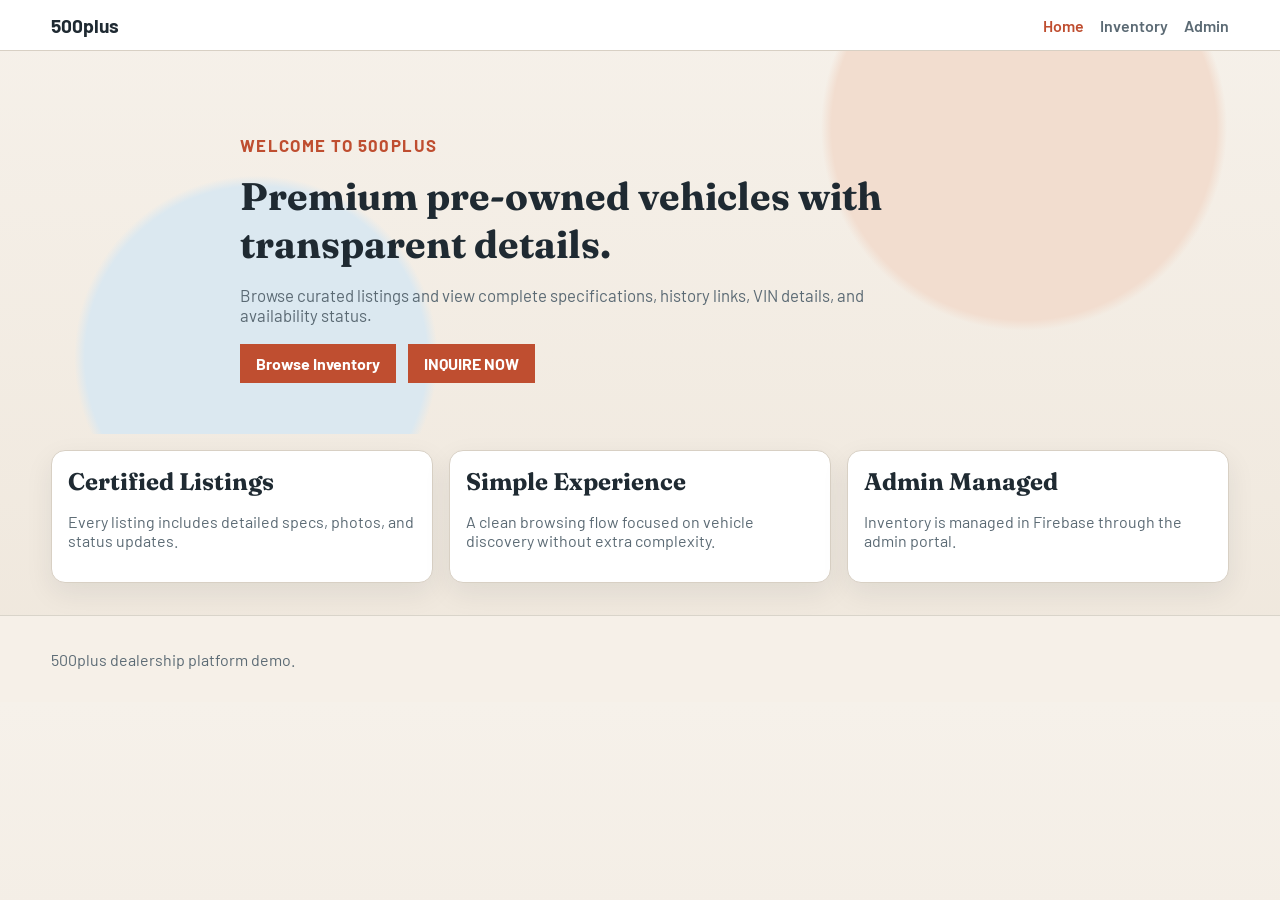
==== index.html @ 4697e5ee "first pass on front and back end" ====
<!DOCTYPE html>
<html lang="en">
<head>
  <meta charset="UTF-8" />
  <meta name="viewport" content="width=device-width, initial-scale=1.0" />
  <title>500plus | Welcome</title>
  <link rel="preconnect" href="https://fonts.googleapis.com" />
  <link rel="preconnect" href="https://fonts.gstatic.com" crossorigin />
  <link href="https://fonts.googleapis.com/css2?family=Barlow:wght@400;500;600;700&family=Fraunces:wght@600;700&display=swap" rel="stylesheet" />
  <link rel="stylesheet" href="css/styles.css" />
</head>
<body>
  <header class="site-header">
    <div class="container nav-wrap">
      <a class="brand" href="index.html">500plus</a>
      <nav>
        <a href="index.html" class="active">Home</a>
        <a href="inventory.html">Inventory</a>
        <a href="admin.html">Admin</a>
      </nav>
    </div>
  </header>

  <main>
    <section class="hero landing-hero">
      <div class="container landing-intro">
        <p class="eyebrow">Welcome to 500plus</p>
        <h1>Premium pre-owned vehicles with transparent details.</h1>
        <p>Browse curated listings and view complete specifications, history links, VIN details, and availability status.</p>
        <div class="landing-actions">
          <a class="btn landing-btn" href="inventory.html">Browse Inventory</a>
          <a class="btn landing-btn" href="inquire.html">INQUIRE NOW</a>
        </div>
      </div>
    </section>

    <section class="container landing-grid">
      <article class="card landing-card">
        <h2>Certified Listings</h2>
        <p>Every listing includes detailed specs, photos, and status updates.</p>
      </article>
      <article class="card landing-card">
        <h2>Simple Experience</h2>
        <p>A clean browsing flow focused on vehicle discovery without extra complexity.</p>
      </article>
      <article class="card landing-card">
        <h2>Admin Managed</h2>
        <p>Inventory is managed in Firebase through the admin portal.</p>
      </article>
    </section>
  </main>

  <footer class="site-footer">
    <div class="container">
      <p>500plus dealership platform demo.</p>
    </div>
  </footer>
  <script src="js/theme-dev.js" defer></script>
</body>
</html>
---- css/styles.css ----
:root {
  --bg: #f4efe7;
  --surface: #ffffff;
  --ink: #1f2a32;
  --muted: #5b6a74;
  --accent: #bf4e30;
  --accent-soft: #f2ddcf;
  --border: #d8d0c4;
  --radius: 14px;
  --shadow: 0 10px 28px rgba(31, 42, 50, 0.08);
}

* {
  box-sizing: border-box;
}

body {
  margin: 0;
  font-family: "Barlow", sans-serif;
  color: var(--ink);
  background: linear-gradient(180deg, #f6f1ea 0%, #efe7dc 100%);
}

h1,
h2,
h3 {
  font-family: "Fraunces", serif;
  margin: 0;
}

p {
  color: var(--muted);
}

.container {
  width: min(1200px, 92%);
  margin: 0 auto;
}

.site-header {
  background: #fff;
  border-bottom: 1px solid var(--border);
  position: sticky;
  top: 0;
  z-index: 20;
}

.nav-wrap {
  display: flex;
  align-items: center;
  justify-content: space-between;
  padding: 0.85rem 0;
}

.brand {
  color: var(--ink);
  text-decoration: none;
  font-weight: 700;
  font-size: 1.2rem;
}

nav {
  display: flex;
  gap: 1rem;
}

nav a {
  text-decoration: none;
  color: var(--muted);
  font-weight: 600;
}

nav a.active,
nav a:hover {
  color: var(--accent);
}

.hero {
  background: radial-gradient(circle at 80% 20%, #f2ddcf 0, #f2ddcf 18%, transparent 19%),
    radial-gradient(circle at 20% 80%, #dbe8f0 0, #dbe8f0 16%, transparent 17%);
  padding: 3rem 0 2rem;
}

.eyebrow {
  text-transform: uppercase;
  letter-spacing: 0.08em;
  font-size: 0.8rem;
  font-weight: 700;
  color: var(--accent);
}

.hero h1 {
  font-size: clamp(1.9rem, 3vw, 2.8rem);
  margin-top: 0.4rem;
}

.card {
  background: var(--surface);
  border: 1px solid var(--border);
  border-radius: var(--radius);
  box-shadow: var(--shadow);
}

label {
  font-size: 0.86rem;
  font-weight: 600;
  color: #394a56;
}

input,
select,
button {
  width: 100%;
  border-radius: 10px;
  border: 1px solid var(--border);
  padding: 0.58rem 0.68rem;
  font: inherit;
}

button {
  cursor: pointer;
}

.btn {
  border: none;
  background: var(--accent);
  color: #fff;
  font-weight: 700;
}

.btn-muted {
  background: #31424f;
  color: #fff;
}

.btn-danger {
  width: auto;
  background: #9f2a33;
  color: #fff;
  border: none;
  padding: 0.4rem 0.6rem;
}

.results-toolbar {
  padding: 1rem;
  display: flex;
  align-items: flex-end;
  justify-content: space-between;
  gap: 1rem;
}

.results-toolbar h2 {
  margin-bottom: 0.2rem;
}

.vehicle-grid {
  display: grid;
  grid-template-columns: repeat(auto-fill, minmax(250px, 1fr));
  gap: 1rem;
}

.vehicle-card {
  overflow: hidden;
}

.vehicle-card img {
  width: 100%;
  height: 180px;
  object-fit: cover;
}

.vehicle-card-content {
  padding: 0.9rem;
  display: grid;
  gap: 0.45rem;
}

.vehicle-title {
  display: flex;
  justify-content: space-between;
  gap: 0.8rem;
  font-weight: 700;
}

.price {
  color: var(--accent);
  font-size: 1.1rem;
  font-weight: 700;
}

.specs {
  display: flex;
  gap: 0.5rem;
  flex-wrap: wrap;
  font-size: 0.88rem;
  color: #4d5e69;
}

.status {
  display: inline-block;
  width: fit-content;
  padding: 0.2rem 0.5rem;
  border-radius: 999px;
  font-size: 0.75rem;
  font-weight: 700;
}

.status-available {
  background: #d5f3e3;
  color: #145736;
}

.status-sold {
  background: #ead0d0;
  color: #7e1f1f;
}

.status-reserved {
  background: #fde7b4;
  color: #6e4b06;
}

.status-coming-soon {
  background: #d9e8ff;
  color: #1f3f7a;
}

.link-btn {
  text-decoration: none;
  text-align: center;
  border-radius: 10px;
  padding: 0.52rem;
  font-weight: 600;
  border: 1px solid #c8d0d5;
  color: var(--ink);
}

.link-btn:hover {
  border-color: var(--accent);
  color: var(--accent);
}

.detail-page {
  margin: 1.3rem auto 2rem;
}

.detail-layout {
  display: grid;
  grid-template-columns: 1.2fr 1fr;
  gap: 1rem;
}

.gallery,
.detail-info,
.detail-specs,
.detail-extra {
  padding: 1rem;
}

.main-image {
  width: 100%;
  height: 320px;
  object-fit: cover;
  border-radius: 12px;
}

.thumb-row {
  margin-top: 0.7rem;
  display: grid;
  grid-template-columns: repeat(3, 1fr);
  gap: 0.55rem;
}

.thumb-row img {
  width: 100%;
  height: 85px;
  object-fit: cover;
  border-radius: 10px;
}

.spec-list {
  display: grid;
  grid-template-columns: 1fr 1fr;
  gap: 0.4rem 1rem;
  font-size: 0.92rem;
}

.spec-list div {
  border-bottom: 1px dashed #d9d6cf;
  padding-bottom: 0.35rem;
}

.site-footer {
  border-top: 1px solid #d9d4ca;
  padding: 1.1rem 0;
  background: #f6f0e8;
}

.landing-hero {
  padding: 4.2rem 0 3.2rem;
}

.landing-intro {
  max-width: 800px;
}

.landing-intro p {
  max-width: 670px;
  font-size: 1.05rem;
}

.landing-actions {
  margin-top: 1.2rem;
  display: flex;
  gap: 0.75rem;
  flex-wrap: wrap;
}

.landing-btn,
.landing-link {
  width: auto;
  padding: 0.62rem 1rem;
}

.landing-btn {
  text-decoration: none;
}

.landing-grid {
  margin: 1rem auto 2rem;
  display: grid;
  gap: 1rem;
  grid-template-columns: repeat(3, 1fr);
}

.landing-card {
  padding: 1rem;
}

.simple-inventory-section {
  margin: 1rem auto 2rem;
  display: grid;
  gap: 1rem;
}

.admin-page {
  margin: 1.3rem auto 2rem;
  display: grid;
  gap: 1rem;
}

.admin-top,
.admin-auth,
.admin-form-wrap,
.admin-list-wrap {
  padding: 1rem;
}

.admin-content {
  display: grid;
  gap: 1rem;
}

.admin-form-title-row {
  display: flex;
  justify-content: space-between;
  gap: 1rem;
  align-items: center;
  margin-bottom: 0.8rem;
}

.admin-grid-2 {
  display: grid;
  grid-template-columns: repeat(2, minmax(0, 1fr));
  gap: 0.55rem 0.9rem;
}

.admin-grid-2 button {
  grid-column: 1 / -1;
  width: auto;
}

.admin-table-scroll {
  overflow-x: auto;
}

.admin-message {
  margin-top: 0.4rem;
  margin-bottom: 0;
  color: #2e4a6b;
}

.admin-message.error {
  color: #8f1e28;
}

.hidden {
  display: none;
}

@media (max-width: 980px) {
  .detail-layout,
  .landing-grid,
  .admin-grid-2 {
    grid-template-columns: 1fr;
  }
}

.inventory-section {
  display: grid;
  grid-template-columns: 300px 1fr;
  gap: 1rem;
  margin: 1rem auto 2rem;
}

.filters,
.results-toolbar {
  padding: 1rem;
}

.filters {
  display: grid;
  gap: 0.6rem;
  align-content: start;
  height: fit-content;
}

.results {
  display: grid;
  gap: 1rem;
}

.admin-inline-buttons {
  display: flex;
  gap: 0.5rem;
  align-items: center;
}

.admin-hint {
  margin-top: 0.2rem;
  margin-bottom: 0.6rem;
  font-size: 0.9rem;
}

.admin-row {
  cursor: pointer;
}

.admin-row:hover {
  background: #f9f5ef;
}

.admin-action-cell {
  display: flex;
  flex-wrap: wrap;
  gap: 0.35rem;
}

.btn-small {
  width: auto;
  padding: 0.35rem 0.55rem;
  font-size: 0.82rem;
}

.dev-theme-panel {
  position: fixed;
  right: 14px;
  bottom: 14px;
  width: 240px;
  background: #fff;
  border: 1px solid var(--border);
  border-radius: 12px;
  box-shadow: var(--shadow);
  padding: 0.7rem;
  z-index: 999;
}

.dev-theme-panel h3 {
  margin-bottom: 0.2rem;
  font-size: 1rem;
}

.dev-theme-panel p {
  margin: 0 0 0.5rem;
  font-size: 0.8rem;
}

.dev-theme-controls {
  display: grid;
  gap: 0.35rem;
}

.dev-theme-row {
  display: flex;
  align-items: center;
  justify-content: space-between;
  font-size: 0.82rem;
}

.dev-theme-row input[type='color'] {
  width: 42px;
  height: 28px;
  padding: 0;
  border: none;
  background: transparent;
}

.dev-theme-actions {
  margin-top: 0.45rem;
}

.dev-theme-actions button {
  width: 100%;
}

@media (max-width: 980px) {
  .inventory-section,
  .detail-layout,
  .landing-grid,
  .admin-grid-2 {
    grid-template-columns: 1fr;
  }

  .dev-theme-panel {
    width: calc(100% - 20px);
    right: 10px;
    bottom: 10px;
  }
}

.inquiry-page {
  margin: 1.3rem auto 2rem;
}
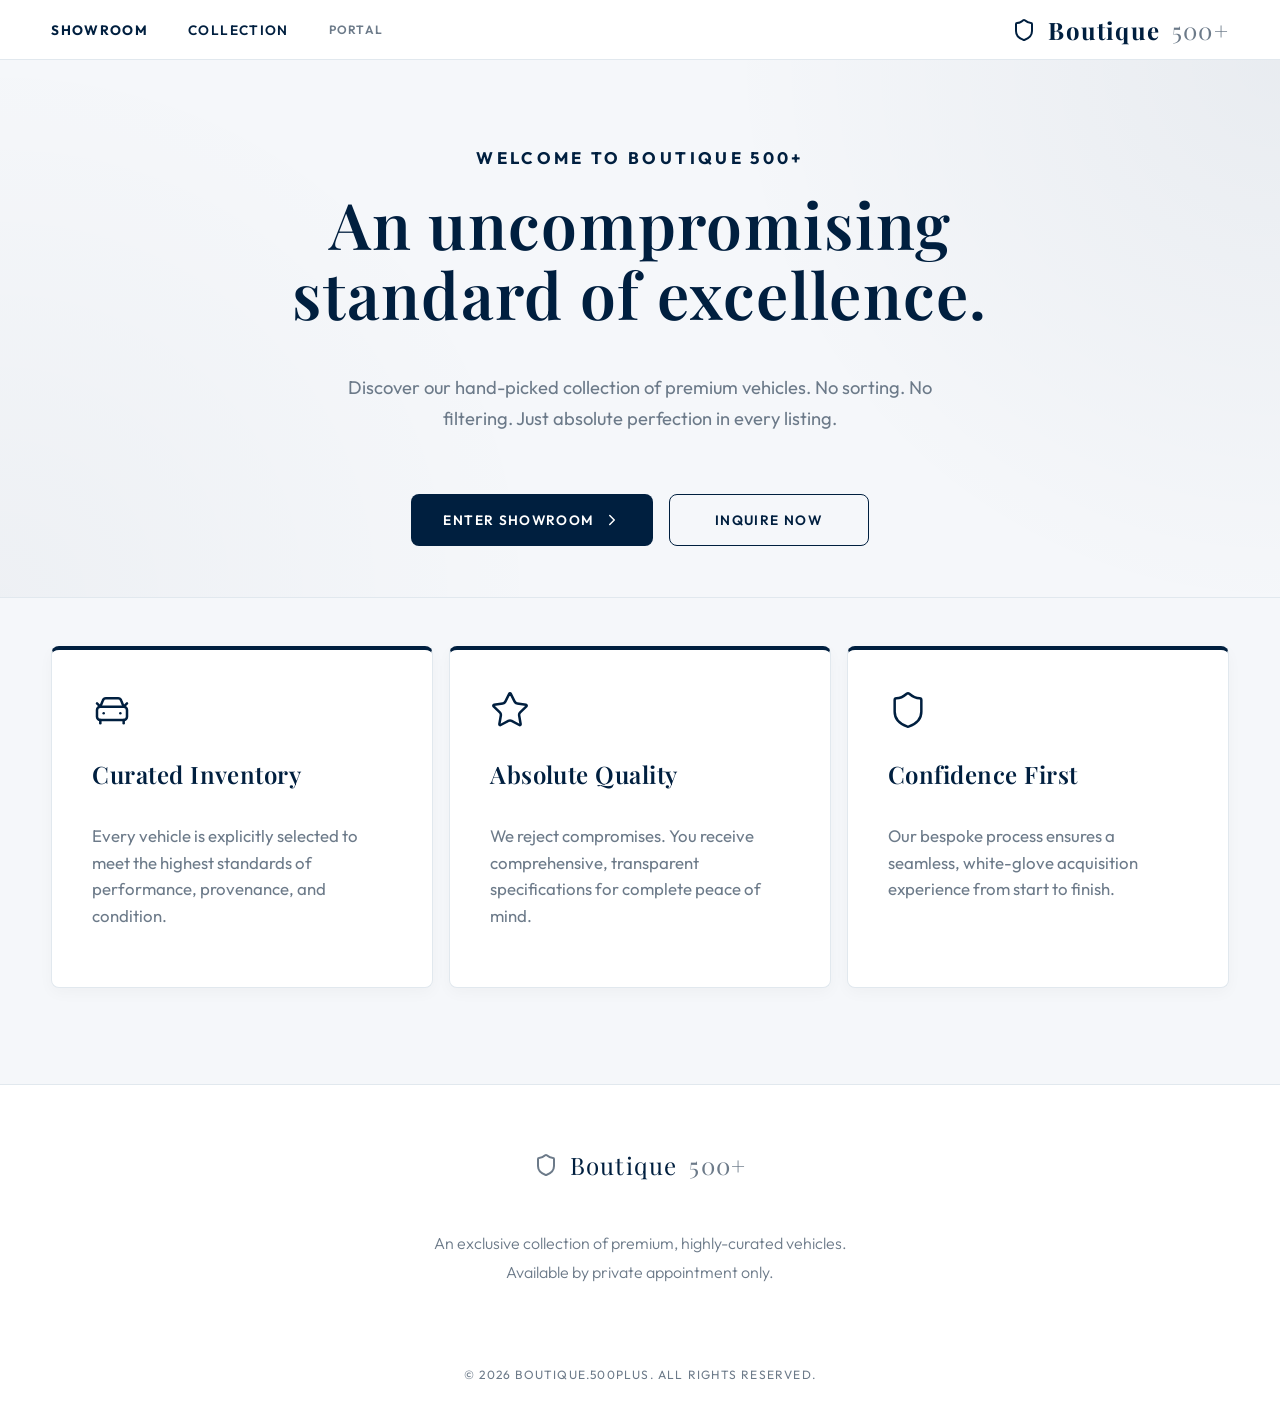
==== commit 0d290644: "ui design" ====
--- a/index.html
+++ b/index.html
@@ -6,53 +6,79 @@
   <title>500plus | Welcome</title>
   <link rel="preconnect" href="https://fonts.googleapis.com" />
   <link rel="preconnect" href="https://fonts.gstatic.com" crossorigin />
-  <link href="https://fonts.googleapis.com/css2?family=Barlow:wght@400;500;600;700&family=Fraunces:wght@600;700&display=swap" rel="stylesheet" />
+  <link href="https://fonts.googleapis.com/css2?family=Outfit:wght@300;400;600;700&family=Playfair+Display:ital,wght@0,400;0,600;0,700;1,400&display=swap" rel="stylesheet" />
   <link rel="stylesheet" href="css/styles.css" />
 </head>
 <body>
   <header class="site-header">
     <div class="container nav-wrap">
-      <a class="brand" href="index.html">500plus</a>
       <nav>
-        <a href="index.html" class="active">Home</a>
-        <a href="inventory.html">Inventory</a>
-        <a href="admin.html">Admin</a>
+        <a href="index.html" class="active">Showroom</a>
+        <a href="inventory.html">Collection</a>
+        <a href="admin.html">Portal</a>
       </nav>
+      <a class="brand" href="index.html">
+        <svg xmlns="http://www.w3.org/2000/svg" width="24" height="24" viewBox="0 0 24 24" fill="none" stroke="currentColor" stroke-width="2" stroke-linecap="round" stroke-linejoin="round"><path d="M20 13c0 5-3.5 7.5-7.66 8.95a1 1 0 0 1-.67-.01C7.5 20.5 4 18 4 13V6a1 1 0 0 1 1-1c2 0 4.5-1.2 6.24-2.72a1.17 1.17 0 0 1 1.52 0C14.5 3.8 17 5 19 5a1 1 0 0 1 1 1z"/></svg>
+        Boutique<span style="font-weight: 300; color: var(--text-muted)">500+</span>
+      </a>
     </div>
   </header>
 
   <main>
     <section class="hero landing-hero">
-      <div class="container landing-intro">
-        <p class="eyebrow">Welcome to 500plus</p>
-        <h1>Premium pre-owned vehicles with transparent details.</h1>
-        <p>Browse curated listings and view complete specifications, history links, VIN details, and availability status.</p>
+      <div class="container landing-intro" style="display: flex; flex-direction: column; align-items: center; text-align: center; position: relative; z-index: 10;">
+        <p class="eyebrow">Welcome to Boutique 500+</p>
+        <h1>An uncompromising standard of excellence.</h1>
+        <p style="color: var(--text-muted); font-size: 1.15rem; margin-bottom: 2.5rem; max-width: 600px; font-weight: 400;">
+          Discover our hand-picked collection of premium vehicles. No sorting. No filtering. Just absolute perfection in every listing.
+        </p>
         <div class="landing-actions">
-          <a class="btn landing-btn" href="inventory.html">Browse Inventory</a>
-          <a class="btn landing-btn" href="inquire.html">INQUIRE NOW</a>
+          <a class="btn landing-btn" href="inventory.html">Enter Showroom <svg xmlns="http://www.w3.org/2000/svg" width="18" height="18" viewBox="0 0 24 24" fill="none" stroke="currentColor" stroke-width="2" stroke-linecap="round" stroke-linejoin="round" style="margin-left: 0.5rem;"><polyline points="9 18 15 12 9 6"></polyline></svg></a>
+          <a class="btn-secondary landing-btn" href="inquire.html">Inquire Now</a>
         </div>
       </div>
     </section>
 
-    <section class="container landing-grid">
-      <article class="card landing-card">
-        <h2>Certified Listings</h2>
-        <p>Every listing includes detailed specs, photos, and status updates.</p>
+    <section class="container landing-grid" style="margin-top: 3rem; margin-bottom: 6rem;">
+      <article class="card landing-card" style="padding: 2.5rem; display: flex; flex-direction: column; gap: 1rem; border-top: 4px solid var(--brand-navy);">
+        <div style="color: var(--brand-navy); margin-bottom: 0.5rem;">
+          <svg xmlns="http://www.w3.org/2000/svg" width="40" height="40" viewBox="0 0 24 24" fill="none" stroke="currentColor" stroke-width="1.5" stroke-linecap="round" stroke-linejoin="round"><path d="m21 8-2 2-1.5-3.7A2 2 0 0 0 15.64 5H8.4a2 2 0 0 0-1.9 1.3L5 10 3 8"/><path d="M7 14h.01"/><path d="M17 14h.01"/><rect width="18" height="8" x="3" y="10" rx="2"/><path d="M5 18v2"/><path d="M19 18v2"/></svg>
+        </div>
+        <h2 style="font-size: 1.5rem; font-weight: 600;">Curated Inventory</h2>
+        <p style="font-size: 1.05rem; line-height: 1.6; flex: 1; font-weight: 400;">Every vehicle is explicitly selected to meet the highest standards of performance, provenance, and condition.</p>
       </article>
-      <article class="card landing-card">
-        <h2>Simple Experience</h2>
-        <p>A clean browsing flow focused on vehicle discovery without extra complexity.</p>
+
+      <article class="card landing-card" style="padding: 2.5rem; display: flex; flex-direction: column; gap: 1rem; border-top: 4px solid var(--brand-navy);">
+        <div style="color: var(--brand-navy); margin-bottom: 0.5rem;">
+          <svg xmlns="http://www.w3.org/2000/svg" width="40" height="40" viewBox="0 0 24 24" fill="none" stroke="currentColor" stroke-width="1.5" stroke-linecap="round" stroke-linejoin="round"><path d="M11.525 2.295a.53.53 0 0 1 .95 0l2.31 4.679a2.123 2.123 0 0 0 1.595 1.16l5.166.756a.53.53 0 0 1 .294.904l-3.736 3.638a2.123 2.123 0 0 0-.611 1.878l.882 5.14a.53.53 0 0 1-.771.56l-4.618-2.428a2.122 2.122 0 0 0-1.973 0L6.396 21.01a.53.53 0 0 1-.77-.56l.881-5.139a2.122 2.122 0 0 0-.611-1.879L2.16 9.795a.53.53 0 0 1 .294-.906l5.165-.755a2.122 2.122 0 0 0 1.597-1.16z"/></svg>
+        </div>
+        <h2 style="font-size: 1.5rem; font-weight: 600;">Absolute Quality</h2>
+        <p style="font-size: 1.05rem; line-height: 1.6; flex: 1; font-weight: 400;">We reject compromises. You receive comprehensive, transparent specifications for complete peace of mind.</p>
       </article>
-      <article class="card landing-card">
-        <h2>Admin Managed</h2>
-        <p>Inventory is managed in Firebase through the admin portal.</p>
+
+      <article class="card landing-card" style="padding: 2.5rem; display: flex; flex-direction: column; gap: 1rem; border-top: 4px solid var(--brand-navy);">
+        <div style="color: var(--brand-navy); margin-bottom: 0.5rem;">
+          <svg xmlns="http://www.w3.org/2000/svg" width="40" height="40" viewBox="0 0 24 24" fill="none" stroke="currentColor" stroke-width="1.5" stroke-linecap="round" stroke-linejoin="round"><path d="M20 13c0 5-3.5 7.5-7.66 8.95a1 1 0 0 1-.67-.01C7.5 20.5 4 18 4 13V6a1 1 0 0 1 1-1c2 0 4.5-1.2 6.24-2.72a1.17 1.17 0 0 1 1.52 0C14.5 3.8 17 5 19 5a1 1 0 0 1 1 1z"/></svg>
+        </div>
+        <h2 style="font-size: 1.5rem; font-weight: 600;">Confidence First</h2>
+        <p style="font-size: 1.05rem; line-height: 1.6; flex: 1; font-weight: 400;">Our bespoke process ensures a seamless, white-glove acquisition experience from start to finish.</p>
       </article>
     </section>
   </main>
 
   <footer class="site-footer">
-    <div class="container">
-      <p>500plus dealership platform demo.</p>
+    <div class="container" style="display: flex; flex-direction: column; align-items: center; gap: 2rem; text-align: center;">
+      <div style="display: flex; align-items: center; gap: 0.75rem; color: var(--brand-navy); font-family: 'Playfair Display', serif; font-size: 1.5rem; letter-spacing: 0.05em;">
+        <svg xmlns="http://www.w3.org/2000/svg" width="24" height="24" viewBox="0 0 24 24" fill="none" stroke="currentColor" stroke-width="2" stroke-linecap="round" stroke-linejoin="round" style="color: var(--text-muted);"><path d="M20 13c0 5-3.5 7.5-7.66 8.95a1 1 0 0 1-.67-.01C7.5 20.5 4 18 4 13V6a1 1 0 0 1 1-1c2 0 4.5-1.2 6.24-2.72a1.17 1.17 0 0 1 1.52 0C14.5 3.8 17 5 19 5a1 1 0 0 1 1 1z"/></svg>
+        Boutique<span style="font-weight: 300; color: var(--text-muted)">500+</span>
+      </div>
+      <p style="max-width: 450px; font-size: 1rem; color: var(--text-muted); line-height: 1.8;">
+        An exclusive collection of premium, highly-curated vehicles. <br />
+        Available by private appointment only.
+      </p>
+      <div style="font-size: 0.75rem; color: var(--text-muted); margin-top: 2rem; letter-spacing: 0.1em; text-transform: uppercase;">
+        &copy; 2026 Boutique.500plus. All rights reserved.
+      </div>
     </div>
   </footer>
   <script src="js/theme-dev.js" defer></script>
--- a/css/styles.css
+++ b/css/styles.css
@@ -1,13 +1,25 @@
 :root {
-  --bg: #f4efe7;
-  --surface: #ffffff;
-  --ink: #1f2a32;
-  --muted: #5b6a74;
-  --accent: #bf4e30;
-  --accent-soft: #f2ddcf;
-  --border: #d8d0c4;
-  --radius: 14px;
-  --shadow: 0 10px 28px rgba(31, 42, 50, 0.08);
+  /* Light Luxury Color Palette: Navy & Light Grey */
+  --brand-navy: #001F3F;
+  --brand-navy-light: #003366;
+  --brand-grey-light: #F5F7FA;
+  --brand-grey-mid: #E1E8EE;
+  --text-primary: #001F3F;
+  --text-muted: #6C7A89;
+  --text-light: #FFFFFF;
+  --bg-main: var(--brand-grey-light);
+  --bg-surface: #FFFFFF;
+  --border: var(--brand-grey-mid);
+
+  /* Legacy variable mappings to maintain other pages */
+  --bg: var(--bg-main);
+  --surface: var(--bg-surface);
+  --ink: var(--text-primary);
+  --muted: var(--text-muted);
+  --accent: var(--brand-navy);
+  --accent-soft: var(--brand-grey-mid);
+  --radius: 8px;
+  --shadow: 0 10px 30px rgba(0, 31, 63, 0.08);
 }
 
 * {
@@ -16,20 +28,25 @@
 
 body {
   margin: 0;
-  font-family: "Barlow", sans-serif;
-  color: var(--ink);
-  background: linear-gradient(180deg, #f6f1ea 0%, #efe7dc 100%);
+  font-family: "Outfit", sans-serif;
+  color: var(--text-primary);
+  background: var(--bg-main);
+  -webkit-font-smoothing: antialiased;
 }
 
 h1,
 h2,
 h3 {
-  font-family: "Fraunces", serif;
+  font-family: "Playfair Display", serif;
   margin: 0;
+  color: var(--brand-navy);
+  letter-spacing: 0.02em;
 }
 
 p {
-  color: var(--muted);
+  color: var(--text-muted);
+  line-height: 1.7;
+  font-weight: 300;
 }
 
 .container {
@@ -38,11 +55,13 @@
 }
 
 .site-header {
-  background: #fff;
+  background: rgba(255, 255, 255, 0.95);
+  backdrop-filter: blur(12px);
+  -webkit-backdrop-filter: blur(12px);
   border-bottom: 1px solid var(--border);
   position: sticky;
   top: 0;
-  z-index: 20;
+  z-index: 50;
 }
 
 .nav-wrap {
@@ -53,52 +72,83 @@
 }
 
 .brand {
-  color: var(--ink);
+  color: var(--brand-navy);
   text-decoration: none;
+  font-family: "Playfair Display", serif;
   font-weight: 700;
-  font-size: 1.2rem;
+  font-size: 1.5rem;
+  display: flex;
+  align-items: center;
+  gap: 0.75rem;
+  letter-spacing: 0.05em;
 }
 
 nav {
   display: flex;
-  gap: 1rem;
+  gap: 2.5rem;
+  align-items: center;
 }
 
 nav a {
   text-decoration: none;
-  color: var(--muted);
+  color: var(--brand-navy);
+  font-size: 0.85rem;
+  letter-spacing: 0.1em;
+  text-transform: uppercase;
+  transition: color 0.3s;
   font-weight: 600;
+}
+
+nav a:last-child {
+  color: var(--text-muted);
+  font-size: 0.75rem;
 }
 
 nav a.active,
 nav a:hover {
-  color: var(--accent);
+  font-weight: bold;
 }
 
 .hero {
-  background: radial-gradient(circle at 80% 20%, #f2ddcf 0, #f2ddcf 18%, transparent 19%),
-    radial-gradient(circle at 20% 80%, #dbe8f0 0, #dbe8f0 16%, transparent 17%);
-  padding: 3rem 0 2rem;
+  background-color: var(--bg-main);
+  background-image: radial-gradient(circle at top right, rgba(0, 31, 63, 0.05) 0%, transparent 40%), radial-gradient(circle at bottom left, rgba(0, 31, 63, 0.03) 0%, transparent 40%);
+  position: relative;
+  padding: 6rem 0 5rem;
+  border-bottom: 1px solid var(--border);
+  overflow: hidden;
 }
 
 .eyebrow {
+  color: var(--brand-navy);
+  margin-bottom: 1rem;
+  display: block;
+  letter-spacing: 0.2em;
   text-transform: uppercase;
-  letter-spacing: 0.08em;
   font-size: 0.8rem;
   font-weight: 700;
-  color: var(--accent);
 }
 
 .hero h1 {
-  font-size: clamp(1.9rem, 3vw, 2.8rem);
-  margin-top: 0.4rem;
+  color: var(--brand-navy);
+  font-size: clamp(3rem, 5vw, 4.5rem);
+  margin-bottom: 1.5rem;
+  line-height: 1.1;
+  font-weight: 600;
+  max-width: 900px;
 }
 
 .card {
-  background: var(--surface);
+  background: var(--bg-surface);
   border: 1px solid var(--border);
   border-radius: var(--radius);
+  box-shadow: 0 5px 15px rgba(0, 0, 0, 0.03);
+  transition: transform 0.4s ease, box-shadow 0.4s ease, border-color 0.4s ease;
+}
+
+.card:hover {
+  transform: translateY(-5px);
   box-shadow: var(--shadow);
+  border-color: rgba(0, 31, 63, 0.1);
 }
 
 label {
@@ -121,11 +171,45 @@
   cursor: pointer;
 }
 
+.btn,
+.btn-secondary {
+  cursor: pointer;
+  font-family: "Outfit", sans-serif;
+  letter-spacing: 0.1em;
+  text-transform: uppercase;
+  font-size: 0.85rem;
+  font-weight: 600;
+  border: none;
+  border-radius: var(--radius);
+  transition: all 0.3s cubic-bezier(0.25, 0.8, 0.25, 1);
+  display: inline-flex;
+  align-items: center;
+  justify-content: center;
+  text-decoration: none;
+}
+
 .btn {
-  border: none;
-  background: var(--accent);
-  color: #fff;
-  font-weight: 700;
+  background: var(--brand-navy);
+  color: var(--text-light);
+  padding: 1rem 2rem;
+}
+
+.btn:hover {
+  background: var(--brand-navy-light);
+  transform: translateY(-2px);
+  box-shadow: 0 10px 20px rgba(0, 31, 63, 0.15);
+}
+
+.btn-secondary {
+  background: transparent;
+  color: var(--brand-navy);
+  padding: 1rem 2rem;
+  border: 1px solid var(--brand-navy);
+}
+
+.btn-secondary:hover {
+  background: rgba(0, 31, 63, 0.05);
+  transform: translateY(-2px);
 }
 
 .btn-muted {
@@ -291,9 +375,10 @@
 }
 
 .site-footer {
-  border-top: 1px solid #d9d4ca;
-  padding: 1.1rem 0;
-  background: #f6f0e8;
+  border-top: 1px solid var(--border);
+  padding: 4rem 0 2rem;
+  background: var(--bg-surface);
+  margin-top: auto;
 }
 
 .landing-hero {
@@ -312,14 +397,13 @@
 .landing-actions {
   margin-top: 1.2rem;
   display: flex;
-  gap: 0.75rem;
+  gap: 1rem;
   flex-wrap: wrap;
-}
-
-.landing-btn,
-.landing-link {
-  width: auto;
-  padding: 0.62rem 1rem;
+  justify-content: center;
+}
+
+.landing-btn {
+  min-width: 200px;
 }
 
 .landing-btn {
@@ -399,6 +483,7 @@
 }
 
 @media (max-width: 980px) {
+
   .detail-layout,
   .landing-grid,
   .admin-grid-2 {
@@ -514,6 +599,7 @@
 }
 
 @media (max-width: 980px) {
+
   .inventory-section,
   .detail-layout,
   .landing-grid,
@@ -528,6 +614,98 @@
   }
 }
 
+@media (max-width: 768px) {
+  .nav-wrap {
+    flex-direction: column;
+    gap: 1rem;
+  }
+
+  nav {
+    flex-wrap: wrap;
+    justify-content: center;
+    gap: 1rem;
+  }
+
+  .hero {
+    padding: 3rem 0;
+  }
+
+  .hero h1 {
+    font-size: 2.2rem;
+  }
+
+  .landing-actions {
+    flex-direction: column;
+    width: 100%;
+  }
+
+  .landing-actions .btn,
+  .landing-actions .btn-secondary {
+    width: 100%;
+    min-width: 0;
+  }
+
+  .brand {
+    font-size: 1.25rem;
+  }
+}
+
+/* Modal Styles */
+.modal-overlay {
+  position: fixed;
+  top: 0;
+  left: 0;
+  right: 0;
+  bottom: 0;
+  background: rgba(0, 31, 63, 0.5);
+  display: flex;
+  align-items: center;
+  justify-content: center;
+  z-index: 100;
+  opacity: 1;
+  transition: opacity 0.3s ease;
+}
+
+.modal-overlay.hidden {
+  display: none;
+  opacity: 0;
+}
+
+.modal-content {
+  background: var(--bg-surface);
+  padding: 2.5rem 2rem;
+  border-radius: var(--radius);
+  max-width: 400px;
+  width: 90%;
+  text-align: center;
+  box-shadow: var(--shadow);
+  border-top: 4px solid var(--brand-navy);
+}
+
+.modal-content h2 {
+  margin-bottom: 1rem;
+}
+
+.modal-content p {
+  margin-bottom: 1.5rem;
+}
+
+@media (max-width: 980px) {
+
+  .inventory-section,
+  .detail-layout,
+  .landing-grid,
+  .admin-grid-2 {
+    grid-template-columns: 1fr;
+  }
+
+  .dev-theme-panel {
+    width: calc(100% - 20px);
+    right: 10px;
+    bottom: 10px;
+  }
+}
+
 .inquiry-page {
   margin: 1.3rem auto 2rem;
-}
+}
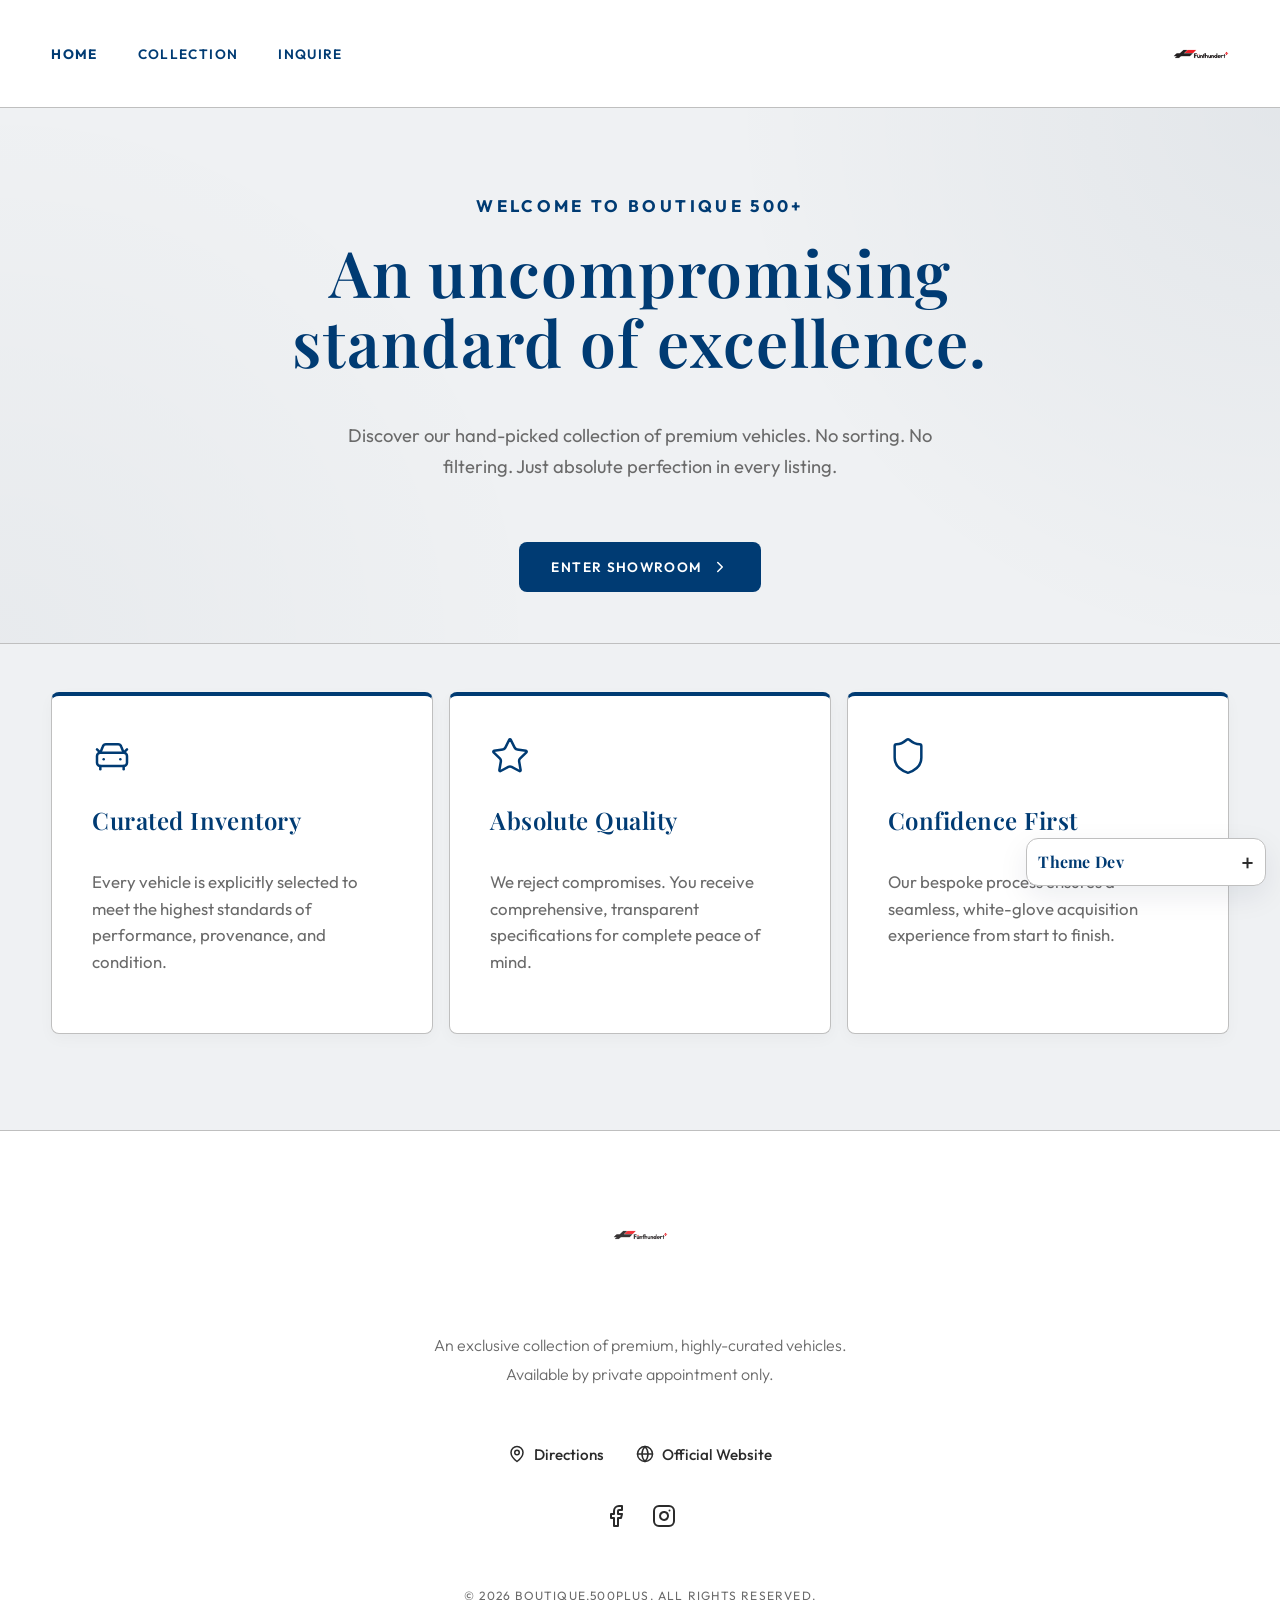
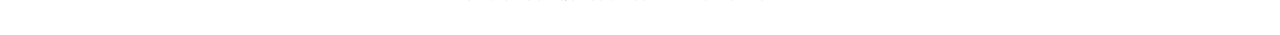
==== commit 951cc7f4: "backend" ====
--- a/index.html
+++ b/index.html
@@ -1,86 +1,162 @@
 <!DOCTYPE html>
 <html lang="en">
+
 <head>
   <meta charset="UTF-8" />
   <meta name="viewport" content="width=device-width, initial-scale=1.0" />
   <title>500plus | Welcome</title>
   <link rel="preconnect" href="https://fonts.googleapis.com" />
   <link rel="preconnect" href="https://fonts.gstatic.com" crossorigin />
-  <link href="https://fonts.googleapis.com/css2?family=Outfit:wght@300;400;600;700&family=Playfair+Display:ital,wght@0,400;0,600;0,700;1,400&display=swap" rel="stylesheet" />
+  <link
+    href="https://fonts.googleapis.com/css2?family=Outfit:wght@300;400;600;700&family=Playfair+Display:ital,wght@0,400;0,600;0,700;1,400&display=swap"
+    rel="stylesheet" />
   <link rel="stylesheet" href="css/styles.css" />
 </head>
+
 <body>
   <header class="site-header">
     <div class="container nav-wrap">
       <nav>
-        <a href="index.html" class="active">Showroom</a>
+        <a href="index.html" class="active">Home</a>
         <a href="inventory.html">Collection</a>
-        <a href="admin.html">Portal</a>
+        <a href="inquire.html">Inquire</a>
       </nav>
-      <a class="brand" href="index.html">
-        <svg xmlns="http://www.w3.org/2000/svg" width="24" height="24" viewBox="0 0 24 24" fill="none" stroke="currentColor" stroke-width="2" stroke-linecap="round" stroke-linejoin="round"><path d="M20 13c0 5-3.5 7.5-7.66 8.95a1 1 0 0 1-.67-.01C7.5 20.5 4 18 4 13V6a1 1 0 0 1 1-1c2 0 4.5-1.2 6.24-2.72a1.17 1.17 0 0 1 1.52 0C14.5 3.8 17 5 19 5a1 1 0 0 1 1 1z"/></svg>
-        Boutique<span style="font-weight: 300; color: var(--text-muted)">500+</span>
+      <a class="brand" href="index.html" style="display: flex; align-items: center;">
+        <img src="assets/images/logo.png" alt="500plus Boutique" style="height: 80px; width: auto;" />
       </a>
     </div>
   </header>
 
   <main>
     <section class="hero landing-hero">
-      <div class="container landing-intro" style="display: flex; flex-direction: column; align-items: center; text-align: center; position: relative; z-index: 10;">
+      <div class="container landing-intro"
+        style="display: flex; flex-direction: column; align-items: center; text-align: center; position: relative; z-index: 10;">
         <p class="eyebrow">Welcome to Boutique 500+</p>
         <h1>An uncompromising standard of excellence.</h1>
-        <p style="color: var(--text-muted); font-size: 1.15rem; margin-bottom: 2.5rem; max-width: 600px; font-weight: 400;">
-          Discover our hand-picked collection of premium vehicles. No sorting. No filtering. Just absolute perfection in every listing.
+        <p
+          style="color: var(--text-muted); font-size: 1.15rem; margin-bottom: 2.5rem; max-width: 600px; font-weight: 400;">
+          Discover our hand-picked collection of premium vehicles. No sorting. No filtering. Just absolute perfection in
+          every listing.
         </p>
         <div class="landing-actions">
-          <a class="btn landing-btn" href="inventory.html">Enter Showroom <svg xmlns="http://www.w3.org/2000/svg" width="18" height="18" viewBox="0 0 24 24" fill="none" stroke="currentColor" stroke-width="2" stroke-linecap="round" stroke-linejoin="round" style="margin-left: 0.5rem;"><polyline points="9 18 15 12 9 6"></polyline></svg></a>
-          <a class="btn-secondary landing-btn" href="inquire.html">Inquire Now</a>
+          <a class="btn landing-btn" href="inventory.html">Enter Showroom <svg xmlns="http://www.w3.org/2000/svg"
+              width="18" height="18" viewBox="0 0 24 24" fill="none" stroke="currentColor" stroke-width="2"
+              stroke-linecap="round" stroke-linejoin="round" style="margin-left: 0.5rem;">
+              <polyline points="9 18 15 12 9 6"></polyline>
+            </svg></a>
         </div>
       </div>
     </section>
 
     <section class="container landing-grid" style="margin-top: 3rem; margin-bottom: 6rem;">
-      <article class="card landing-card" style="padding: 2.5rem; display: flex; flex-direction: column; gap: 1rem; border-top: 4px solid var(--brand-navy);">
+      <article class="card landing-card"
+        style="padding: 2.5rem; display: flex; flex-direction: column; gap: 1rem; border-top: 4px solid var(--brand-navy);">
         <div style="color: var(--brand-navy); margin-bottom: 0.5rem;">
-          <svg xmlns="http://www.w3.org/2000/svg" width="40" height="40" viewBox="0 0 24 24" fill="none" stroke="currentColor" stroke-width="1.5" stroke-linecap="round" stroke-linejoin="round"><path d="m21 8-2 2-1.5-3.7A2 2 0 0 0 15.64 5H8.4a2 2 0 0 0-1.9 1.3L5 10 3 8"/><path d="M7 14h.01"/><path d="M17 14h.01"/><rect width="18" height="8" x="3" y="10" rx="2"/><path d="M5 18v2"/><path d="M19 18v2"/></svg>
+          <svg xmlns="http://www.w3.org/2000/svg" width="40" height="40" viewBox="0 0 24 24" fill="none"
+            stroke="currentColor" stroke-width="1.5" stroke-linecap="round" stroke-linejoin="round">
+            <path d="m21 8-2 2-1.5-3.7A2 2 0 0 0 15.64 5H8.4a2 2 0 0 0-1.9 1.3L5 10 3 8" />
+            <path d="M7 14h.01" />
+            <path d="M17 14h.01" />
+            <rect width="18" height="8" x="3" y="10" rx="2" />
+            <path d="M5 18v2" />
+            <path d="M19 18v2" />
+          </svg>
         </div>
         <h2 style="font-size: 1.5rem; font-weight: 600;">Curated Inventory</h2>
-        <p style="font-size: 1.05rem; line-height: 1.6; flex: 1; font-weight: 400;">Every vehicle is explicitly selected to meet the highest standards of performance, provenance, and condition.</p>
+        <p style="font-size: 1.05rem; line-height: 1.6; flex: 1; font-weight: 400;">Every vehicle is explicitly selected
+          to meet the highest standards of performance, provenance, and condition.</p>
       </article>
 
-      <article class="card landing-card" style="padding: 2.5rem; display: flex; flex-direction: column; gap: 1rem; border-top: 4px solid var(--brand-navy);">
+      <article class="card landing-card"
+        style="padding: 2.5rem; display: flex; flex-direction: column; gap: 1rem; border-top: 4px solid var(--brand-navy);">
         <div style="color: var(--brand-navy); margin-bottom: 0.5rem;">
-          <svg xmlns="http://www.w3.org/2000/svg" width="40" height="40" viewBox="0 0 24 24" fill="none" stroke="currentColor" stroke-width="1.5" stroke-linecap="round" stroke-linejoin="round"><path d="M11.525 2.295a.53.53 0 0 1 .95 0l2.31 4.679a2.123 2.123 0 0 0 1.595 1.16l5.166.756a.53.53 0 0 1 .294.904l-3.736 3.638a2.123 2.123 0 0 0-.611 1.878l.882 5.14a.53.53 0 0 1-.771.56l-4.618-2.428a2.122 2.122 0 0 0-1.973 0L6.396 21.01a.53.53 0 0 1-.77-.56l.881-5.139a2.122 2.122 0 0 0-.611-1.879L2.16 9.795a.53.53 0 0 1 .294-.906l5.165-.755a2.122 2.122 0 0 0 1.597-1.16z"/></svg>
+          <svg xmlns="http://www.w3.org/2000/svg" width="40" height="40" viewBox="0 0 24 24" fill="none"
+            stroke="currentColor" stroke-width="1.5" stroke-linecap="round" stroke-linejoin="round">
+            <path
+              d="M11.525 2.295a.53.53 0 0 1 .95 0l2.31 4.679a2.123 2.123 0 0 0 1.595 1.16l5.166.756a.53.53 0 0 1 .294.904l-3.736 3.638a2.123 2.123 0 0 0-.611 1.878l.882 5.14a.53.53 0 0 1-.771.56l-4.618-2.428a2.122 2.122 0 0 0-1.973 0L6.396 21.01a.53.53 0 0 1-.77-.56l.881-5.139a2.122 2.122 0 0 0-.611-1.879L2.16 9.795a.53.53 0 0 1 .294-.906l5.165-.755a2.122 2.122 0 0 0 1.597-1.16z" />
+          </svg>
         </div>
         <h2 style="font-size: 1.5rem; font-weight: 600;">Absolute Quality</h2>
-        <p style="font-size: 1.05rem; line-height: 1.6; flex: 1; font-weight: 400;">We reject compromises. You receive comprehensive, transparent specifications for complete peace of mind.</p>
+        <p style="font-size: 1.05rem; line-height: 1.6; flex: 1; font-weight: 400;">We reject compromises. You receive
+          comprehensive, transparent specifications for complete peace of mind.</p>
       </article>
 
-      <article class="card landing-card" style="padding: 2.5rem; display: flex; flex-direction: column; gap: 1rem; border-top: 4px solid var(--brand-navy);">
+      <article class="card landing-card"
+        style="padding: 2.5rem; display: flex; flex-direction: column; gap: 1rem; border-top: 4px solid var(--brand-navy);">
         <div style="color: var(--brand-navy); margin-bottom: 0.5rem;">
-          <svg xmlns="http://www.w3.org/2000/svg" width="40" height="40" viewBox="0 0 24 24" fill="none" stroke="currentColor" stroke-width="1.5" stroke-linecap="round" stroke-linejoin="round"><path d="M20 13c0 5-3.5 7.5-7.66 8.95a1 1 0 0 1-.67-.01C7.5 20.5 4 18 4 13V6a1 1 0 0 1 1-1c2 0 4.5-1.2 6.24-2.72a1.17 1.17 0 0 1 1.52 0C14.5 3.8 17 5 19 5a1 1 0 0 1 1 1z"/></svg>
+          <svg xmlns="http://www.w3.org/2000/svg" width="40" height="40" viewBox="0 0 24 24" fill="none"
+            stroke="currentColor" stroke-width="1.5" stroke-linecap="round" stroke-linejoin="round">
+            <path
+              d="M20 13c0 5-3.5 7.5-7.66 8.95a1 1 0 0 1-.67-.01C7.5 20.5 4 18 4 13V6a1 1 0 0 1 1-1c2 0 4.5-1.2 6.24-2.72a1.17 1.17 0 0 1 1.52 0C14.5 3.8 17 5 19 5a1 1 0 0 1 1 1z" />
+          </svg>
         </div>
         <h2 style="font-size: 1.5rem; font-weight: 600;">Confidence First</h2>
-        <p style="font-size: 1.05rem; line-height: 1.6; flex: 1; font-weight: 400;">Our bespoke process ensures a seamless, white-glove acquisition experience from start to finish.</p>
+        <p style="font-size: 1.05rem; line-height: 1.6; flex: 1; font-weight: 400;">Our bespoke process ensures a
+          seamless, white-glove acquisition experience from start to finish.</p>
       </article>
     </section>
   </main>
 
   <footer class="site-footer">
-    <div class="container" style="display: flex; flex-direction: column; align-items: center; gap: 2rem; text-align: center;">
-      <div style="display: flex; align-items: center; gap: 0.75rem; color: var(--brand-navy); font-family: 'Playfair Display', serif; font-size: 1.5rem; letter-spacing: 0.05em;">
-        <svg xmlns="http://www.w3.org/2000/svg" width="24" height="24" viewBox="0 0 24 24" fill="none" stroke="currentColor" stroke-width="2" stroke-linecap="round" stroke-linejoin="round" style="color: var(--text-muted);"><path d="M20 13c0 5-3.5 7.5-7.66 8.95a1 1 0 0 1-.67-.01C7.5 20.5 4 18 4 13V6a1 1 0 0 1 1-1c2 0 4.5-1.2 6.24-2.72a1.17 1.17 0 0 1 1.52 0C14.5 3.8 17 5 19 5a1 1 0 0 1 1 1z"/></svg>
-        Boutique<span style="font-weight: 300; color: var(--text-muted)">500+</span>
-      </div>
+    <div class="container"
+      style="display: flex; flex-direction: column; align-items: center; gap: 2.5rem; text-align: center;">
+      <a href="index.html" style="display: flex; align-items: center; justify-content: center; text-decoration: none;">
+        <img src="assets/images/logo.png" alt="500plus Boutique" style="height: 80px; width: auto; opacity: 0.9;" />
+      </a>
+
       <p style="max-width: 450px; font-size: 1rem; color: var(--text-muted); line-height: 1.8;">
         An exclusive collection of premium, highly-curated vehicles. <br />
         Available by private appointment only.
       </p>
-      <div style="font-size: 0.75rem; color: var(--text-muted); margin-top: 2rem; letter-spacing: 0.1em; text-transform: uppercase;">
+
+      <div style="display: flex; flex-wrap: wrap; justify-content: center; gap: 2rem; font-size: 0.95rem;">
+        <a class="footer-link" href="https://500plus.ca/directions" target="_blank" rel="noopener noreferrer"
+          style="color: var(--text-primary); text-decoration: none; display: flex; align-items: center; gap: 0.5rem; font-weight: 500; transition: color 0.2s;">
+          <svg xmlns="http://www.w3.org/2000/svg" width="18" height="18" viewBox="0 0 24 24" fill="none"
+            stroke="currentColor" stroke-width="2" stroke-linecap="round" stroke-linejoin="round">
+            <path d="M20 10c0 6-8 12-8 12s-8-6-8-12a8 8 0 0 1 16 0Z" />
+            <circle cx="12" cy="10" r="3" />
+          </svg>
+          Directions
+        </a>
+        <a class="footer-link" href="https://500plus.ca/" target="_blank" rel="noopener noreferrer"
+          style="color: var(--text-primary); text-decoration: none; display: flex; align-items: center; gap: 0.5rem; font-weight: 500; transition: color 0.2s;">
+          <svg xmlns="http://www.w3.org/2000/svg" width="18" height="18" viewBox="0 0 24 24" fill="none"
+            stroke="currentColor" stroke-width="2" stroke-linecap="round" stroke-linejoin="round">
+            <circle cx="12" cy="12" r="10" />
+            <path d="M12 2a14.5 14.5 0 0 0 0 20 14.5 14.5 0 0 0 0-20" />
+            <path d="M2 12h20" />
+          </svg>
+          Official Website
+        </a>
+      </div>
+
+      <div style="display: flex; gap: 1.5rem; justify-content: center;">
+        <a href="https://www.facebook.com/funfhundertplus" target="_blank" rel="noopener noreferrer"
+          aria-label="Facebook" style="color: var(--text-primary); transition: color 0.2s;" class="social-link">
+          <svg xmlns="http://www.w3.org/2000/svg" width="24" height="24" viewBox="0 0 24 24" fill="none"
+            stroke="currentColor" stroke-width="2" stroke-linecap="round" stroke-linejoin="round">
+            <path d="M18 2h-3a5 5 0 0 0-5 5v3H7v4h3v8h4v-8h3l1-4h-4V7a1 1 0 0 1 1-1h3z" />
+          </svg>
+        </a>
+        <a href="https://www.instagram.com/funfhundertplus/" target="_blank" rel="noopener noreferrer"
+          aria-label="Instagram" style="color: var(--text-primary); transition: color 0.2s;" class="social-link">
+          <svg xmlns="http://www.w3.org/2000/svg" width="24" height="24" viewBox="0 0 24 24" fill="none"
+            stroke="currentColor" stroke-width="2" stroke-linecap="round" stroke-linejoin="round">
+            <rect width="20" height="20" x="2" y="2" rx="5" ry="5" />
+            <path d="M16 11.37A4 4 0 1 1 12.63 8 4 4 0 0 1 16 11.37z" />
+            <line x1="17.5" x2="17.51" y1="6.5" y2="6.5" />
+          </svg>
+        </a>
+      </div>
+
+      <div
+        style="font-size: 0.75rem; color: var(--text-muted); margin-top: 1rem; letter-spacing: 0.1em; text-transform: uppercase;">
         &copy; 2026 Boutique.500plus. All rights reserved.
       </div>
     </div>
   </footer>
   <script src="js/theme-dev.js" defer></script>
 </body>
-</html>
+
+</html>
--- a/css/styles.css
+++ b/css/styles.css
@@ -1,11 +1,12 @@
 :root {
-  /* Light Luxury Color Palette: Navy & Light Grey */
-  --brand-navy: #001F3F;
-  --brand-navy-light: #003366;
-  --brand-grey-light: #F5F7FA;
-  --brand-grey-mid: #E1E8EE;
-  --text-primary: #001F3F;
-  --text-muted: #6C7A89;
+  /* Light Luxury Color Palette (From Provided Image) */
+  --brand-navy: #003B73;
+  --brand-accent: #6096BA;
+  --brand-grey-light: #EFF1F3;
+  --brand-grey-mid: #BFBFBF;
+  --text-primary: #2B2B2B;
+  /* Kept very dark for text readability */
+  --text-muted: #6A6A6A;
   --text-light: #FFFFFF;
   --bg-main: var(--brand-grey-light);
   --bg-surface: #FFFFFF;
@@ -97,11 +98,6 @@
   text-transform: uppercase;
   transition: color 0.3s;
   font-weight: 600;
-}
-
-nav a:last-child {
-  color: var(--text-muted);
-  font-size: 0.75rem;
 }
 
 nav a.active,
@@ -195,9 +191,12 @@
 }
 
 .btn:hover {
-  background: var(--brand-navy-light);
+  background: var(--text-light);
+  /* White background */
+  color: var(--text-primary);
+  /* Black/Dark text */
   transform: translateY(-2px);
-  box-shadow: 0 10px 20px rgba(0, 31, 63, 0.15);
+  box-shadow: 0 10px 20px rgba(0, 0, 0, 0.1);
 }
 
 .btn-secondary {
@@ -208,7 +207,8 @@
 }
 
 .btn-secondary:hover {
-  background: rgba(0, 31, 63, 0.05);
+  background: var(--brand-navy);
+  color: var(--text-light);
   transform: translateY(-2px);
 }
 
@@ -708,4 +708,191 @@
 
 .inquiry-page {
   margin: 1.3rem auto 2rem;
-}+}
+.hero-nav-link {
+  text-decoration: none;
+  color: var(--brand-navy);
+  font-size: 0.85rem;
+  letter-spacing: 0.1em;
+  text-transform: uppercase;
+  font-weight: 600;
+  transition: color 0.3s;
+  display: inline-flex;
+  align-items: center;
+  justify-content: center;
+  padding: 0.6rem 0.2rem;
+}
+
+.hero-nav-link:hover {
+  font-weight: bold;
+}
+
+.main-image-wrap {
+  position: relative;
+}
+
+.main-image {
+  cursor: zoom-in;
+}
+
+.main-image-hint {
+  position: absolute;
+  right: 10px;
+  bottom: 10px;
+  background: rgba(0, 0, 0, 0.65);
+  color: #fff;
+  font-size: 0.75rem;
+  padding: 0.28rem 0.5rem;
+  border-radius: 999px;
+}
+
+.thumb-gallery-wrap {
+  margin-top: 0.7rem;
+  display: grid;
+  grid-template-columns: 34px 1fr 34px;
+  gap: 0.4rem;
+  align-items: center;
+}
+
+.thumb-row.scrollable {
+  display: flex;
+  gap: 0.55rem;
+  overflow-x: auto;
+  scroll-behavior: smooth;
+  scrollbar-width: thin;
+}
+
+.thumb-row.scrollable::-webkit-scrollbar {
+  height: 6px;
+}
+
+.thumb-item {
+  border: 2px solid transparent;
+  padding: 0;
+  background: transparent;
+  border-radius: 10px;
+  overflow: hidden;
+  flex: 0 0 auto;
+  width: 120px;
+  cursor: pointer;
+}
+
+.thumb-item.active {
+  border-color: var(--brand-navy);
+}
+
+.thumb-item img {
+  width: 100%;
+  height: 85px;
+  object-fit: cover;
+  display: block;
+}
+
+.thumb-nav {
+  width: 34px;
+  height: 34px;
+  border: 1px solid var(--border);
+  background: #fff;
+  border-radius: 50%;
+  font-size: 1.25rem;
+  line-height: 1;
+  display: inline-flex;
+  align-items: center;
+  justify-content: center;
+}
+
+.image-lightbox {
+  position: fixed;
+  inset: 0;
+  background: rgba(0, 0, 0, 0.82);
+  display: flex;
+  align-items: center;
+  justify-content: center;
+  z-index: 200;
+  padding: 1.2rem;
+}
+
+.image-lightbox.hidden {
+  display: none;
+}
+
+.lightbox-image {
+  max-width: min(1200px, 95vw);
+  max-height: 90vh;
+  border-radius: 12px;
+  object-fit: contain;
+}
+
+.lightbox-close {
+  position: absolute;
+  top: 14px;
+  right: 18px;
+  width: 40px;
+  height: 40px;
+  border-radius: 999px;
+  border: none;
+  background: rgba(255, 255, 255, 0.92);
+  font-size: 1.15rem;
+  font-weight: 700;
+}
+
+.image-preview-wrap {
+  grid-column: 1 / -1;
+  margin-top: -0.2rem;
+}
+
+.image-preview-wrap.hidden {
+  display: none;
+}
+
+.image-preview-grid {
+  display: grid;
+  grid-template-columns: repeat(auto-fill, minmax(95px, 1fr));
+  gap: 0.5rem;
+}
+
+.image-preview-grid img {
+  width: 100%;
+  height: 72px;
+  object-fit: cover;
+  border-radius: 8px;
+  border: 1px solid var(--border);
+}
+
+.image-preview-item {
+  position: relative;
+}
+
+.image-preview-delete {
+  position: absolute;
+  top: 4px;
+  right: 4px;
+  width: 22px;
+  height: 22px;
+  border-radius: 999px;
+  border: none;
+  background: rgba(0, 0, 0, 0.7);
+  color: #fff;
+  font-size: 0.8rem;
+  line-height: 1;
+  display: inline-flex;
+  align-items: center;
+  justify-content: center;
+  padding: 0;
+}
+
+.image-preview-new {
+  outline: 2px dashed var(--brand-navy);
+  outline-offset: 1px;
+}
+
+.image-preview-badge {
+  position: absolute;
+  left: 4px;
+  bottom: 4px;
+  background: var(--brand-navy);
+  color: #fff;
+  font-size: 0.65rem;
+  padding: 0.1rem 0.3rem;
+  border-radius: 999px;
+}
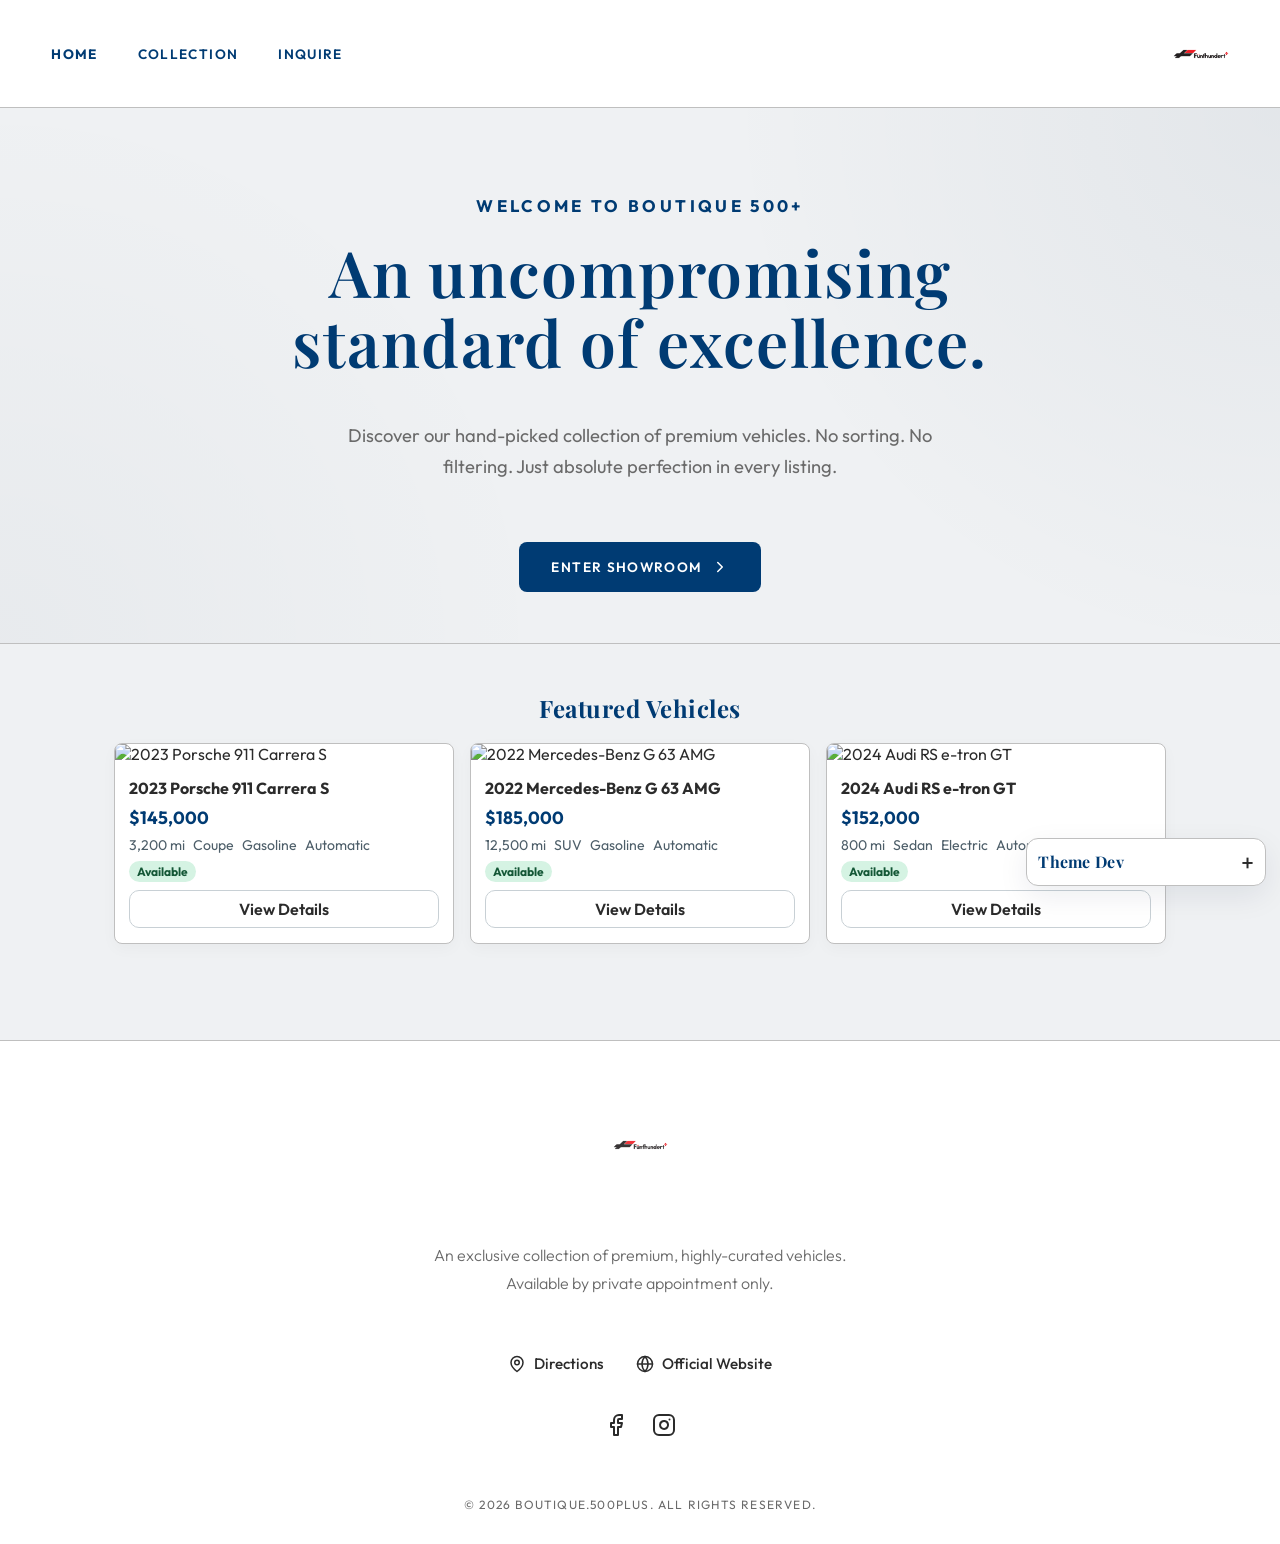
==== commit 731a3034: "home page vehicle card" ====
--- a/index.html
+++ b/index.html
@@ -48,52 +48,11 @@
       </div>
     </section>
 
-    <section class="container landing-grid" style="margin-top: 3rem; margin-bottom: 6rem;">
-      <article class="card landing-card"
-        style="padding: 2.5rem; display: flex; flex-direction: column; gap: 1rem; border-top: 4px solid var(--brand-navy);">
-        <div style="color: var(--brand-navy); margin-bottom: 0.5rem;">
-          <svg xmlns="http://www.w3.org/2000/svg" width="40" height="40" viewBox="0 0 24 24" fill="none"
-            stroke="currentColor" stroke-width="1.5" stroke-linecap="round" stroke-linejoin="round">
-            <path d="m21 8-2 2-1.5-3.7A2 2 0 0 0 15.64 5H8.4a2 2 0 0 0-1.9 1.3L5 10 3 8" />
-            <path d="M7 14h.01" />
-            <path d="M17 14h.01" />
-            <rect width="18" height="8" x="3" y="10" rx="2" />
-            <path d="M5 18v2" />
-            <path d="M19 18v2" />
-          </svg>
-        </div>
-        <h2 style="font-size: 1.5rem; font-weight: 600;">Curated Inventory</h2>
-        <p style="font-size: 1.05rem; line-height: 1.6; flex: 1; font-weight: 400;">Every vehicle is explicitly selected
-          to meet the highest standards of performance, provenance, and condition.</p>
-      </article>
-
-      <article class="card landing-card"
-        style="padding: 2.5rem; display: flex; flex-direction: column; gap: 1rem; border-top: 4px solid var(--brand-navy);">
-        <div style="color: var(--brand-navy); margin-bottom: 0.5rem;">
-          <svg xmlns="http://www.w3.org/2000/svg" width="40" height="40" viewBox="0 0 24 24" fill="none"
-            stroke="currentColor" stroke-width="1.5" stroke-linecap="round" stroke-linejoin="round">
-            <path
-              d="M11.525 2.295a.53.53 0 0 1 .95 0l2.31 4.679a2.123 2.123 0 0 0 1.595 1.16l5.166.756a.53.53 0 0 1 .294.904l-3.736 3.638a2.123 2.123 0 0 0-.611 1.878l.882 5.14a.53.53 0 0 1-.771.56l-4.618-2.428a2.122 2.122 0 0 0-1.973 0L6.396 21.01a.53.53 0 0 1-.77-.56l.881-5.139a2.122 2.122 0 0 0-.611-1.879L2.16 9.795a.53.53 0 0 1 .294-.906l5.165-.755a2.122 2.122 0 0 0 1.597-1.16z" />
-          </svg>
-        </div>
-        <h2 style="font-size: 1.5rem; font-weight: 600;">Absolute Quality</h2>
-        <p style="font-size: 1.05rem; line-height: 1.6; flex: 1; font-weight: 400;">We reject compromises. You receive
-          comprehensive, transparent specifications for complete peace of mind.</p>
-      </article>
-
-      <article class="card landing-card"
-        style="padding: 2.5rem; display: flex; flex-direction: column; gap: 1rem; border-top: 4px solid var(--brand-navy);">
-        <div style="color: var(--brand-navy); margin-bottom: 0.5rem;">
-          <svg xmlns="http://www.w3.org/2000/svg" width="40" height="40" viewBox="0 0 24 24" fill="none"
-            stroke="currentColor" stroke-width="1.5" stroke-linecap="round" stroke-linejoin="round">
-            <path
-              d="M20 13c0 5-3.5 7.5-7.66 8.95a1 1 0 0 1-.67-.01C7.5 20.5 4 18 4 13V6a1 1 0 0 1 1-1c2 0 4.5-1.2 6.24-2.72a1.17 1.17 0 0 1 1.52 0C14.5 3.8 17 5 19 5a1 1 0 0 1 1 1z" />
-          </svg>
-        </div>
-        <h2 style="font-size: 1.5rem; font-weight: 600;">Confidence First</h2>
-        <p style="font-size: 1.05rem; line-height: 1.6; flex: 1; font-weight: 400;">Our bespoke process ensures a
-          seamless, white-glove acquisition experience from start to finish.</p>
-      </article>
+    <section class="container" style="margin-top: 3rem; margin-bottom: 6rem;">
+      <h2 style="text-align:center; margin-bottom:1.2rem;">Featured Vehicles</h2>
+      <div id="homeVehicleGrid" class="vehicle-grid" aria-live="polite" style="max-width: 1100px; margin: 0 auto;">
+        <p class="card" style="padding:1rem;">Loading featured vehicles...</p>
+      </div>
     </section>
   </main>
 
@@ -156,6 +115,11 @@
       </div>
     </div>
   </footer>
+  <script src="https://www.gstatic.com/firebasejs/10.13.2/firebase-app-compat.js"></script>
+  <script src="https://www.gstatic.com/firebasejs/10.13.2/firebase-firestore-compat.js"></script>
+  <script src="js/firebase-config.js"></script>
+  <script src="js/firebase-service.js"></script>
+  <script src="js/home-featured.js" defer></script>
   <script src="js/theme-dev.js" defer></script>
 </body>
 
--- a/css/styles.css
+++ b/css/styles.css
@@ -243,6 +243,31 @@
   gap: 1rem;
 }
 
+/* Homepage-specific: ensure the middle featured vehicle is centered */
+#homeVehicleGrid {
+  display: flex;
+  justify-content: center;
+  gap: 1rem;
+  flex-wrap: nowrap;
+  align-items: stretch;
+}
+
+#homeVehicleGrid .vehicle-card {
+  flex: 0 0 340px;
+  max-width: 340px;
+}
+
+@media (max-width: 900px) {
+  #homeVehicleGrid {
+    flex-wrap: wrap;
+    justify-content: center;
+  }
+  #homeVehicleGrid .vehicle-card {
+    flex: 1 1 100%;
+    max-width: 640px;
+  }
+}
+
 .vehicle-card {
   overflow: hidden;
 }
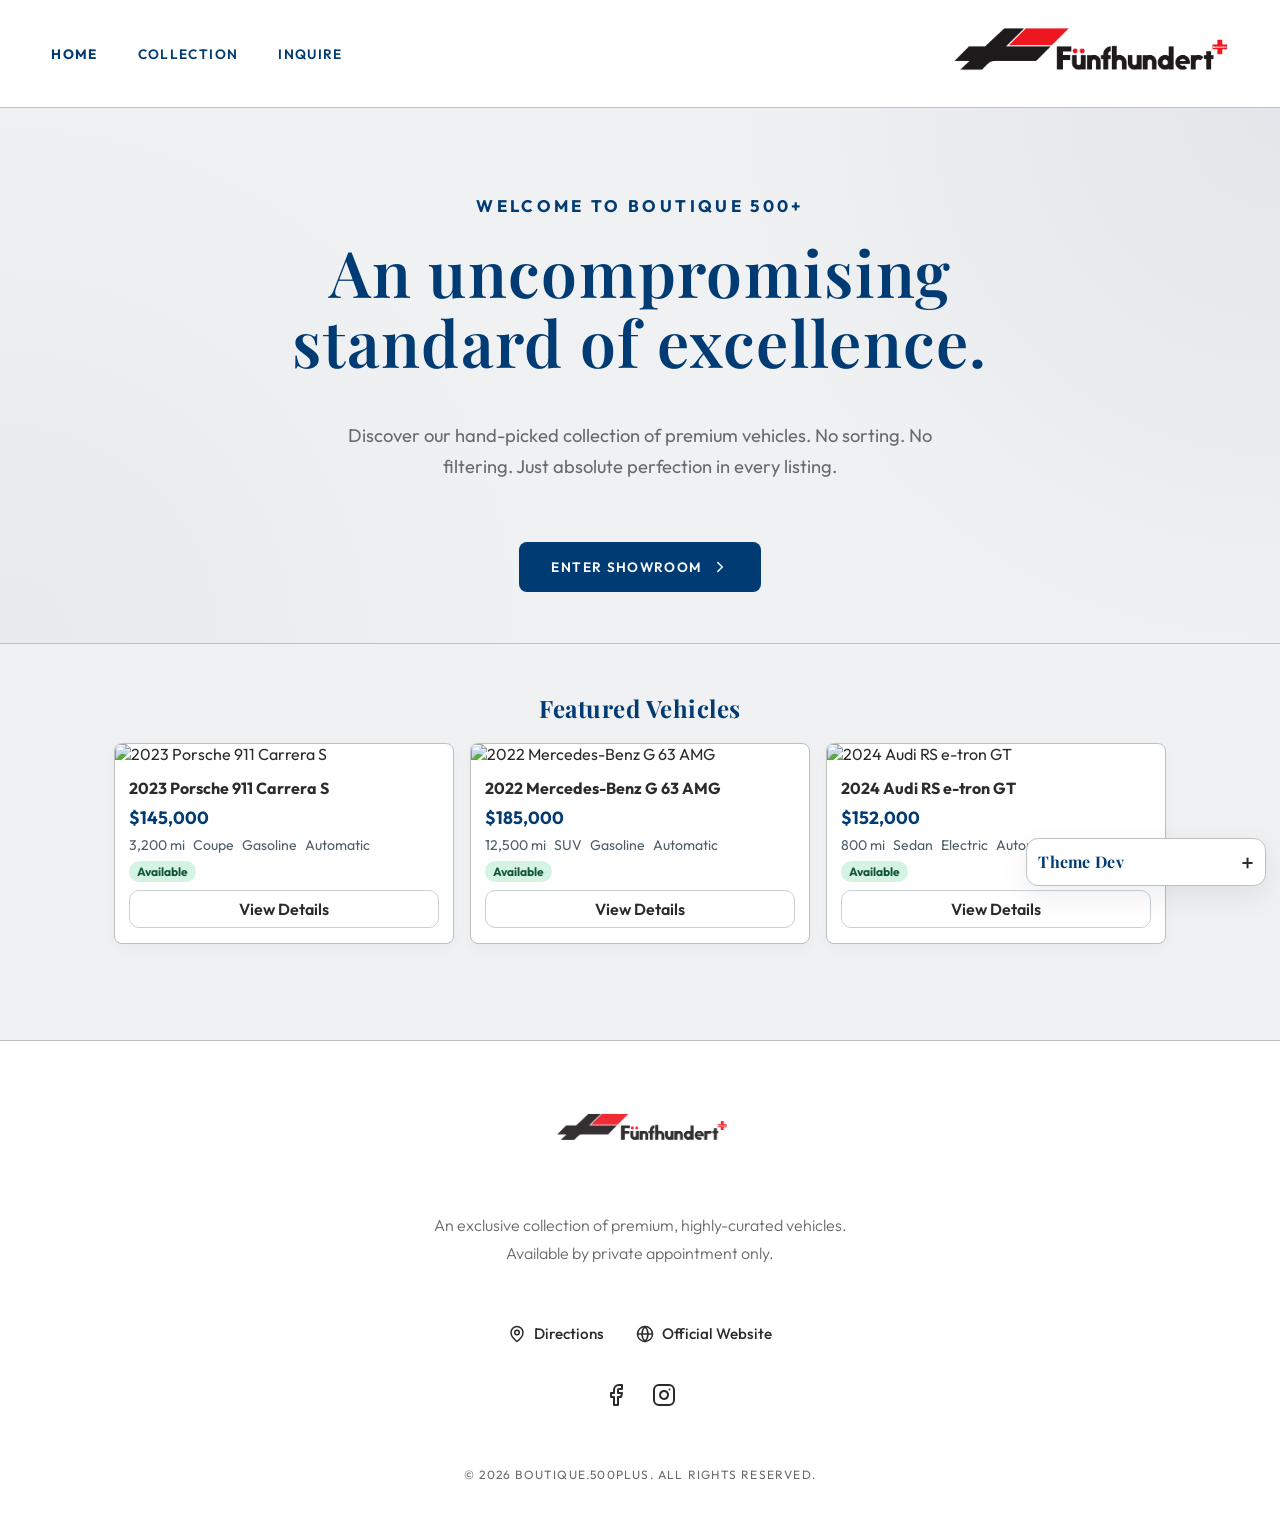
==== commit f93d4490: "add cache" ====
--- a/index.html
+++ b/index.html
@@ -121,6 +121,7 @@
   <script src="js/firebase-service.js"></script>
   <script src="js/home-featured.js" defer></script>
   <script src="js/theme-dev.js" defer></script>
+  <script src="js/sw-register.js" defer></script>
 </body>
 
 </html>
--- a/css/styles.css
+++ b/css/styles.css
@@ -84,6 +84,20 @@
   letter-spacing: 0.05em;
 }
 
+/* Header / Brand logo sizing (overrides inline height where present) */
+.nav-wrap .brand img {
+  height: 80px !important;
+  width: auto !important;
+  display: block;
+}
+
+/* Footer logo sizing */
+.site-footer img {
+  height: 50px !important;
+  width: auto !important;
+  display: block;
+}
+
 nav {
   display: flex;
   gap: 2.5rem;
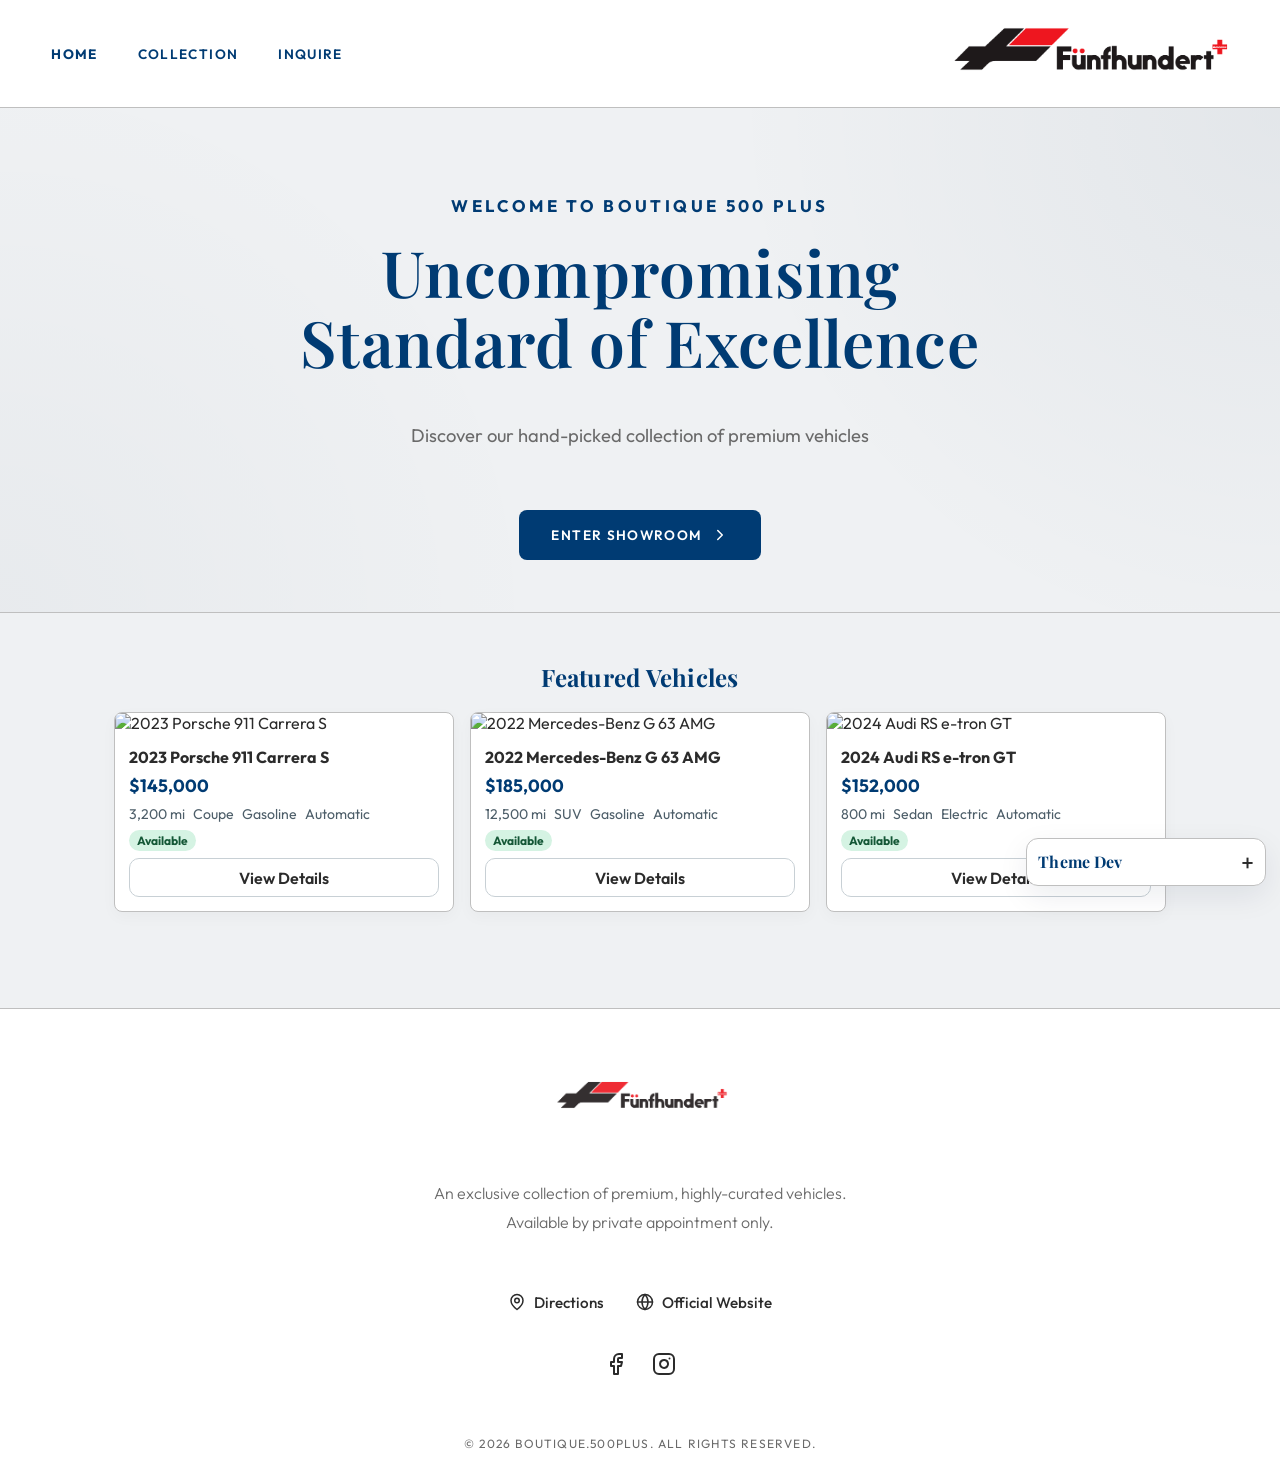
==== commit 3423661b: "add confirm button" ====
--- a/index.html
+++ b/index.html
@@ -31,12 +31,11 @@
     <section class="hero landing-hero">
       <div class="container landing-intro"
         style="display: flex; flex-direction: column; align-items: center; text-align: center; position: relative; z-index: 10;">
-        <p class="eyebrow">Welcome to Boutique 500+</p>
-        <h1>An uncompromising standard of excellence.</h1>
+        <p class="eyebrow">Welcome to Boutique 500 Plus</p>
+        <h1>Uncompromising Standard of Excellence</h1>
         <p
           style="color: var(--text-muted); font-size: 1.15rem; margin-bottom: 2.5rem; max-width: 600px; font-weight: 400;">
-          Discover our hand-picked collection of premium vehicles. No sorting. No filtering. Just absolute perfection in
-          every listing.
+          Discover our hand-picked collection of premium vehicles
         </p>
         <div class="landing-actions">
           <a class="btn landing-btn" href="inventory.html">Enter Showroom <svg xmlns="http://www.w3.org/2000/svg"
--- a/css/styles.css
+++ b/css/styles.css
@@ -41,7 +41,7 @@
   font-family: "Playfair Display", serif;
   margin: 0;
   color: var(--brand-navy);
-  letter-spacing: 0.02em;
+  letter-spacing: 0.01em;
 }
 
 p {
@@ -276,6 +276,7 @@
     flex-wrap: wrap;
     justify-content: center;
   }
+
   #homeVehicleGrid .vehicle-card {
     flex: 1 1 100%;
     max-width: 640px;
@@ -748,6 +749,7 @@
 .inquiry-page {
   margin: 1.3rem auto 2rem;
 }
+
 .hero-nav-link {
   text-decoration: none;
   color: var(--brand-navy);
@@ -935,3 +937,59 @@
   padding: 0.1rem 0.3rem;
   border-radius: 999px;
 }
+.save-progress-modal {
+  max-width: 430px;
+}
+
+.save-spinner {
+  width: 42px;
+  height: 42px;
+  border: 4px solid #d3dae0;
+  border-top-color: var(--brand-navy);
+  border-radius: 50%;
+  margin: 0 auto 1rem;
+  animation: save-spin 0.85s linear infinite;
+}
+
+.save-spinner.hidden {
+  display: none;
+}
+
+.save-confirm-btn {
+  min-width: 140px;
+  margin: 0 auto;
+}
+
+.save-confirm-btn:disabled,
+.save-confirm-btn:disabled:hover {
+  background: #9aa4ad;
+  color: #ffffff;
+  cursor: not-allowed;
+  transform: none;
+  box-shadow: none;
+}
+
+.save-confirm-btn.ready:not(:disabled) {
+  background: var(--brand-navy);
+  color: var(--text-light);
+}
+
+.save-confirm-btn.ready.error:not(:disabled) {
+  background: #9f2a33;
+  color: var(--text-light);
+}
+
+.save-confirm-btn.ready:not(:disabled):hover {
+  background: var(--brand-accent);
+  color: var(--text-light);
+}
+
+@keyframes save-spin {
+  from {
+    transform: rotate(0deg);
+  }
+
+  to {
+    transform: rotate(360deg);
+  }
+}
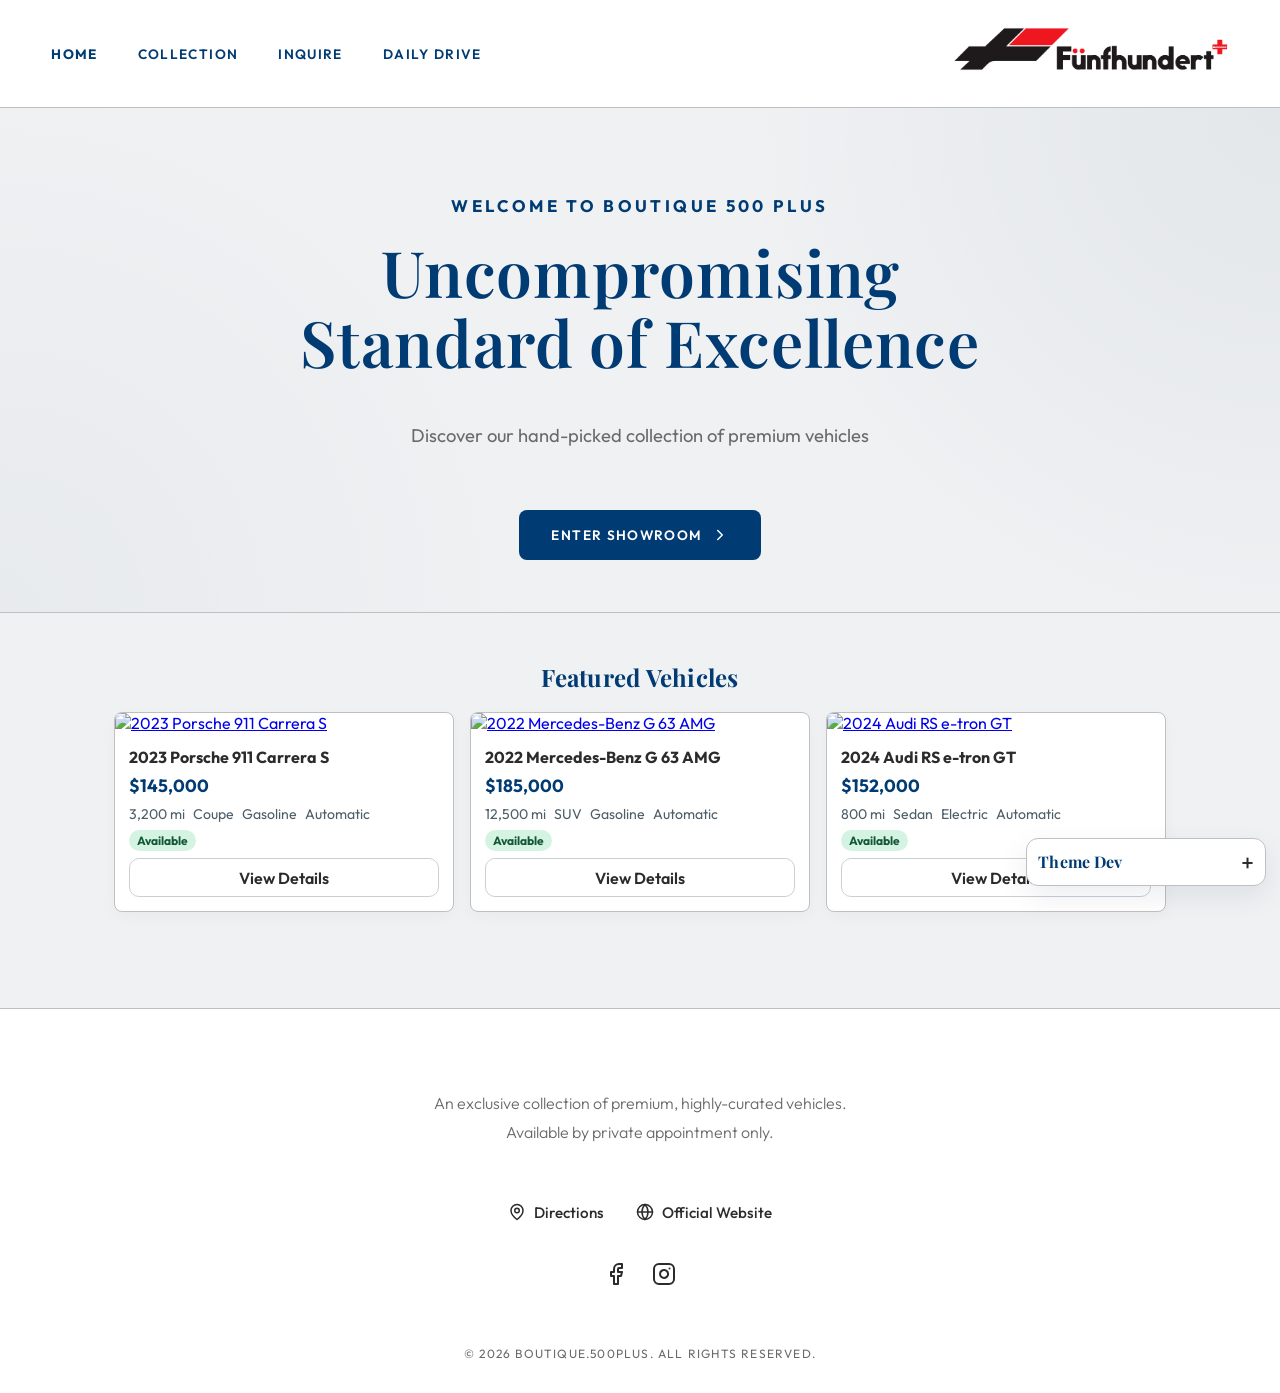
==== commit 9da5330b: "vehicle grid clickable" ====
--- a/index.html
+++ b/index.html
@@ -20,6 +20,7 @@
         <a href="index.html" class="active">Home</a>
         <a href="inventory.html">Collection</a>
         <a href="inquire.html">Inquire</a>
+        <a href="https://500plus.ca">Daily Drive</a>
       </nav>
       <a class="brand" href="index.html" style="display: flex; align-items: center;">
         <img src="assets/images/logo.png" alt="500plus Boutique" style="height: 80px; width: auto;" />
@@ -58,11 +59,11 @@
   <footer class="site-footer">
     <div class="container"
       style="display: flex; flex-direction: column; align-items: center; gap: 2.5rem; text-align: center;">
-      <a href="index.html" style="display: flex; align-items: center; justify-content: center; text-decoration: none;">
+      <!-- <a href="index.html" style="display: flex; align-items: center; justify-content: center; text-decoration: none;">
         <img src="assets/images/logo.png" alt="500plus Boutique" style="height: 80px; width: auto; opacity: 0.9;" />
-      </a>
+      </a> -->
 
-      <p style="max-width: 450px; font-size: 1rem; color: var(--text-muted); line-height: 1.8;">
+      <p style="max-width: 800px; font-size: 1rem; color: var(--text-muted); line-height: 1.8;">
         An exclusive collection of premium, highly-curated vehicles. <br />
         Available by private appointment only.
       </p>
--- a/css/styles.css
+++ b/css/styles.css
@@ -11,6 +11,38 @@
   --bg-main: var(--brand-grey-light);
   --bg-surface: #FFFFFF;
   --border: var(--brand-grey-mid);
+  --header-bg: #FFFFFF;
+  --label-text: #394a56;
+  --spec-text: #4d5e69;
+  --link-border: #c8d0d5;
+  --spec-divider: #d9d6cf;
+  --btn-muted-bg: #31424f;
+  --btn-muted-text: #ffffff;
+  --btn-danger-bg: #9f2a33;
+  --btn-danger-text: #ffffff;
+  --status-available-bg: #d5f3e3;
+  --status-available-text: #145736;
+  --status-sold-bg: #ead0d0;
+  --status-sold-text: #7e1f1f;
+  --status-reserved-bg: #fde7b4;
+  --status-reserved-text: #6e4b06;
+  --status-coming-bg: #d9e8ff;
+  --status-coming-text: #1f3f7a;
+  --admin-message-info: #2e4a6b;
+  --admin-message-error: #8f1e28;
+  --row-hover-bg: #f9f5ef;
+  --dev-panel-bg: #ffffff;
+  --modal-overlay-bg: #0f2f52;
+  --main-image-hint-bg: #1d2228;
+  --main-image-hint-text: #ffffff;
+  --thumb-nav-bg: #ffffff;
+  --lightbox-overlay-bg: #07090b;
+  --lightbox-close-bg: #ffffff;
+  --image-delete-bg: #111111;
+  --image-delete-text: #ffffff;
+  --save-spinner-track: #d3dae0;
+  --save-btn-disabled-bg: #9aa4ad;
+  --save-btn-disabled-text: #ffffff;
 
   /* Legacy variable mappings to maintain other pages */
   --bg: var(--bg-main);
@@ -56,7 +88,7 @@
 }
 
 .site-header {
-  background: rgba(255, 255, 255, 0.95);
+  background: var(--header-bg);
   backdrop-filter: blur(12px);
   -webkit-backdrop-filter: blur(12px);
   border-bottom: 1px solid var(--border);
@@ -164,7 +196,7 @@
 label {
   font-size: 0.86rem;
   font-weight: 600;
-  color: #394a56;
+  color: var(--label-text);
 }
 
 input,
@@ -227,14 +259,14 @@
 }
 
 .btn-muted {
-  background: #31424f;
-  color: #fff;
+  background: var(--btn-muted-bg);
+  color: var(--btn-muted-text);
 }
 
 .btn-danger {
   width: auto;
-  background: #9f2a33;
-  color: #fff;
+  background: var(--btn-danger-bg);
+  color: var(--btn-danger-text);
   border: none;
   padding: 0.4rem 0.6rem;
 }
@@ -317,7 +349,7 @@
   gap: 0.5rem;
   flex-wrap: wrap;
   font-size: 0.88rem;
-  color: #4d5e69;
+  color: var(--spec-text);
 }
 
 .status {
@@ -330,23 +362,23 @@
 }
 
 .status-available {
-  background: #d5f3e3;
-  color: #145736;
+  background: var(--status-available-bg);
+  color: var(--status-available-text);
 }
 
 .status-sold {
-  background: #ead0d0;
-  color: #7e1f1f;
+  background: var(--status-sold-bg);
+  color: var(--status-sold-text);
 }
 
 .status-reserved {
-  background: #fde7b4;
-  color: #6e4b06;
+  background: var(--status-reserved-bg);
+  color: var(--status-reserved-text);
 }
 
 .status-coming-soon {
-  background: #d9e8ff;
-  color: #1f3f7a;
+  background: var(--status-coming-bg);
+  color: var(--status-coming-text);
 }
 
 .link-btn {
@@ -355,7 +387,7 @@
   border-radius: 10px;
   padding: 0.52rem;
   font-weight: 600;
-  border: 1px solid #c8d0d5;
+  border: 1px solid var(--link-border);
   color: var(--ink);
 }
 
@@ -410,7 +442,7 @@
 }
 
 .spec-list div {
-  border-bottom: 1px dashed #d9d6cf;
+  border-bottom: 1px dashed var(--spec-divider);
   padding-bottom: 0.35rem;
 }
 
@@ -511,11 +543,11 @@
 .admin-message {
   margin-top: 0.4rem;
   margin-bottom: 0;
-  color: #2e4a6b;
+  color: var(--admin-message-info);
 }
 
 .admin-message.error {
-  color: #8f1e28;
+  color: var(--admin-message-error);
 }
 
 .hidden {
@@ -572,7 +604,7 @@
 }
 
 .admin-row:hover {
-  background: #f9f5ef;
+  background: var(--row-hover-bg);
 }
 
 .admin-action-cell {
@@ -592,7 +624,7 @@
   right: 14px;
   bottom: 14px;
   width: 240px;
-  background: #fff;
+  background: var(--dev-panel-bg);
   border: 1px solid var(--border);
   border-radius: 12px;
   box-shadow: var(--shadow);
@@ -613,6 +645,18 @@
 .dev-theme-controls {
   display: grid;
   gap: 0.35rem;
+  max-height: min(48vh, 420px);
+  overflow-y: auto;
+  padding-right: 0.15rem;
+}
+
+.dev-theme-controls::-webkit-scrollbar {
+  width: 8px;
+}
+
+.dev-theme-controls::-webkit-scrollbar-thumb {
+  background: color-mix(in srgb, var(--brand-navy) 35%, transparent);
+  border-radius: 999px;
 }
 
 .dev-theme-row {
@@ -697,7 +741,7 @@
   left: 0;
   right: 0;
   bottom: 0;
-  background: rgba(0, 31, 63, 0.5);
+  background: color-mix(in srgb, var(--modal-overlay-bg) 50%, transparent);
   display: flex;
   align-items: center;
   justify-content: center;
@@ -780,8 +824,8 @@
   position: absolute;
   right: 10px;
   bottom: 10px;
-  background: rgba(0, 0, 0, 0.65);
-  color: #fff;
+  background: color-mix(in srgb, var(--main-image-hint-bg) 65%, transparent);
+  color: var(--main-image-hint-text);
   font-size: 0.75rem;
   padding: 0.28rem 0.5rem;
   border-radius: 999px;
@@ -833,7 +877,7 @@
   width: 34px;
   height: 34px;
   border: 1px solid var(--border);
-  background: #fff;
+  background: var(--thumb-nav-bg);
   border-radius: 50%;
   font-size: 1.25rem;
   line-height: 1;
@@ -845,7 +889,7 @@
 .image-lightbox {
   position: fixed;
   inset: 0;
-  background: rgba(0, 0, 0, 0.82);
+  background: color-mix(in srgb, var(--lightbox-overlay-bg) 82%, transparent);
   display: flex;
   align-items: center;
   justify-content: center;
@@ -872,7 +916,7 @@
   height: 40px;
   border-radius: 999px;
   border: none;
-  background: rgba(255, 255, 255, 0.92);
+  background: color-mix(in srgb, var(--lightbox-close-bg) 92%, transparent);
   font-size: 1.15rem;
   font-weight: 700;
 }
@@ -912,8 +956,8 @@
   height: 22px;
   border-radius: 999px;
   border: none;
-  background: rgba(0, 0, 0, 0.7);
-  color: #fff;
+  background: color-mix(in srgb, var(--image-delete-bg) 70%, transparent);
+  color: var(--image-delete-text);
   font-size: 0.8rem;
   line-height: 1;
   display: inline-flex;
@@ -932,7 +976,7 @@
   left: 4px;
   bottom: 4px;
   background: var(--brand-navy);
-  color: #fff;
+  color: var(--btn-muted-text);
   font-size: 0.65rem;
   padding: 0.1rem 0.3rem;
   border-radius: 999px;
@@ -944,7 +988,7 @@
 .save-spinner {
   width: 42px;
   height: 42px;
-  border: 4px solid #d3dae0;
+  border: 4px solid var(--save-spinner-track);
   border-top-color: var(--brand-navy);
   border-radius: 50%;
   margin: 0 auto 1rem;
@@ -962,8 +1006,8 @@
 
 .save-confirm-btn:disabled,
 .save-confirm-btn:disabled:hover {
-  background: #9aa4ad;
-  color: #ffffff;
+  background: var(--save-btn-disabled-bg);
+  color: var(--save-btn-disabled-text);
   cursor: not-allowed;
   transform: none;
   box-shadow: none;
@@ -975,7 +1019,7 @@
 }
 
 .save-confirm-btn.ready.error:not(:disabled) {
-  background: #9f2a33;
+  background: var(--btn-danger-bg);
   color: var(--text-light);
 }
 
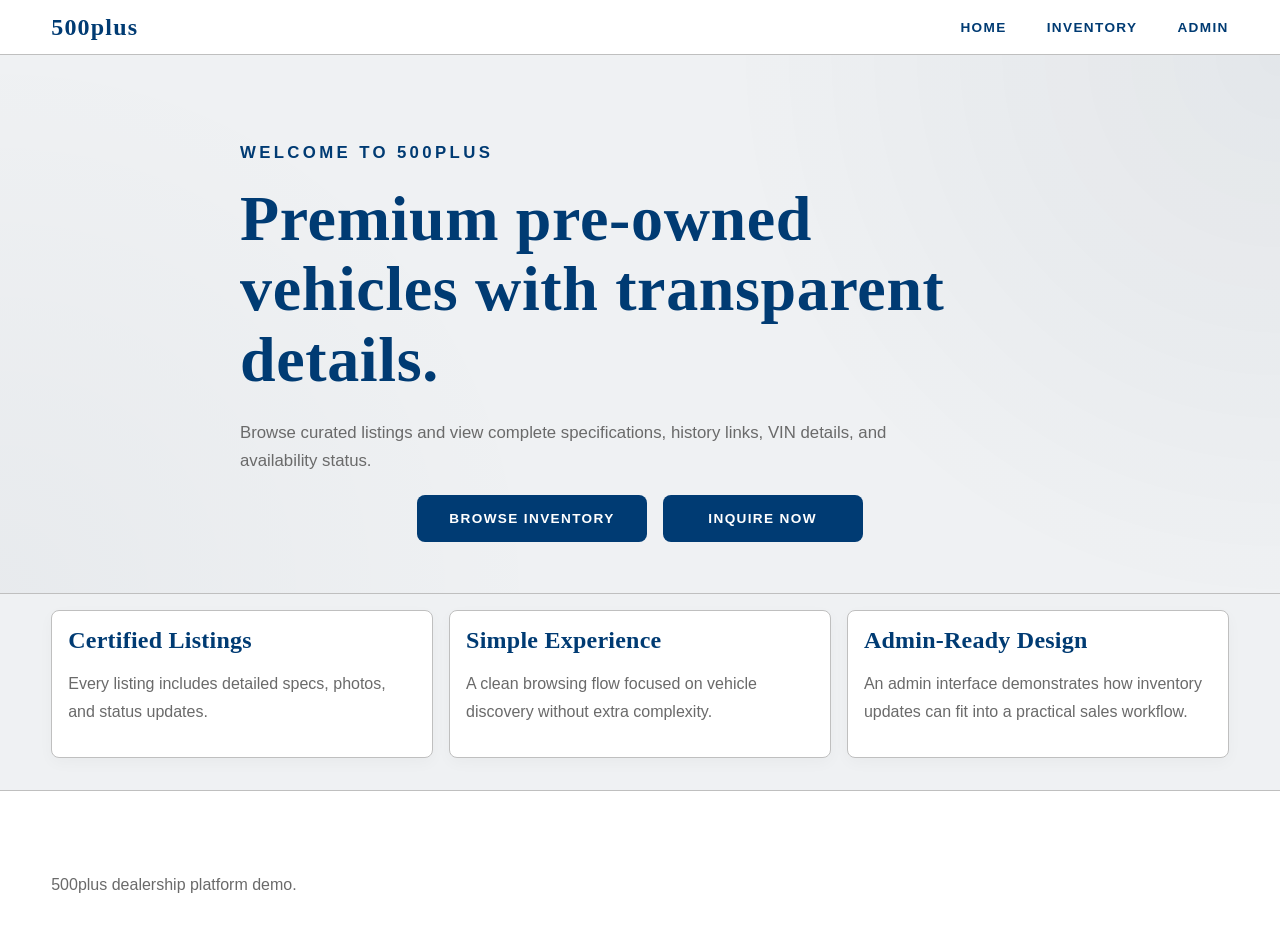
==== commit b737ac1b: "Clarify UI-only portfolio demo" ====
--- a/index.html
+++ b/index.html
@@ -1,127 +1,60 @@
 <!DOCTYPE html>
 <html lang="en">
-
 <head>
   <meta charset="UTF-8" />
   <meta name="viewport" content="width=device-width, initial-scale=1.0" />
   <title>500plus | Welcome</title>
   <link rel="preconnect" href="https://fonts.googleapis.com" />
   <link rel="preconnect" href="https://fonts.gstatic.com" crossorigin />
-  <link
-    href="https://fonts.googleapis.com/css2?family=Outfit:wght@300;400;600;700&family=Playfair+Display:ital,wght@0,400;0,600;0,700;1,400&display=swap"
-    rel="stylesheet" />
+  <link href="https://fonts.googleapis.com/css2?family=Barlow:wght@400;500;600;700&family=Fraunces:wght@600;700&display=swap" rel="stylesheet" />
   <link rel="stylesheet" href="css/styles.css" />
 </head>
-
 <body>
   <header class="site-header">
     <div class="container nav-wrap">
+      <a class="brand" href="index.html">500plus</a>
       <nav>
         <a href="index.html" class="active">Home</a>
-        <a href="inventory.html">Collection</a>
-        <a href="inquire.html">Inquire</a>
-        <a href="https://500plus.ca">Daily Drive</a>
+        <a href="inventory.html">Inventory</a>
+        <a href="admin.html">Admin</a>
       </nav>
-      <a class="brand" href="index.html" style="display: flex; align-items: center;">
-        <img src="assets/images/logo.png" alt="500plus Boutique" style="height: 80px; width: auto;" />
-      </a>
     </div>
   </header>
 
   <main>
     <section class="hero landing-hero">
-      <div class="container landing-intro"
-        style="display: flex; flex-direction: column; align-items: center; text-align: center; position: relative; z-index: 10;">
-        <p class="eyebrow">Welcome to Boutique 500 Plus</p>
-        <h1>Uncompromising Standard of Excellence</h1>
-        <p
-          style="color: var(--text-muted); font-size: 1.15rem; margin-bottom: 2.5rem; max-width: 600px; font-weight: 400;">
-          Discover our hand-picked collection of premium vehicles
-        </p>
+      <div class="container landing-intro">
+        <p class="eyebrow">Welcome to 500plus</p>
+        <h1>Premium pre-owned vehicles with transparent details.</h1>
+        <p>Browse curated listings and view complete specifications, history links, VIN details, and availability status.</p>
         <div class="landing-actions">
-          <a class="btn landing-btn" href="inventory.html">Enter Showroom <svg xmlns="http://www.w3.org/2000/svg"
-              width="18" height="18" viewBox="0 0 24 24" fill="none" stroke="currentColor" stroke-width="2"
-              stroke-linecap="round" stroke-linejoin="round" style="margin-left: 0.5rem;">
-              <polyline points="9 18 15 12 9 6"></polyline>
-            </svg></a>
+          <a class="btn landing-btn" href="inventory.html">Browse Inventory</a>
+          <a class="btn landing-btn" href="inquire.html">INQUIRE NOW</a>
         </div>
       </div>
     </section>
 
-    <section class="container" style="margin-top: 3rem; margin-bottom: 6rem;">
-      <h2 style="text-align:center; margin-bottom:1.2rem;">Featured Vehicles</h2>
-      <div id="homeVehicleGrid" class="vehicle-grid" aria-live="polite" style="max-width: 1100px; margin: 0 auto;">
-        <p class="card" style="padding:1rem;">Loading featured vehicles...</p>
-      </div>
+    <section class="container landing-grid">
+      <article class="card landing-card">
+        <h2>Certified Listings</h2>
+        <p>Every listing includes detailed specs, photos, and status updates.</p>
+      </article>
+      <article class="card landing-card">
+        <h2>Simple Experience</h2>
+        <p>A clean browsing flow focused on vehicle discovery without extra complexity.</p>
+      </article>
+      <article class="card landing-card">
+        <h2>Admin-Ready Design</h2>
+        <p>An admin interface demonstrates how inventory updates can fit into a practical sales workflow.</p>
+      </article>
     </section>
   </main>
 
   <footer class="site-footer">
-    <div class="container"
-      style="display: flex; flex-direction: column; align-items: center; gap: 2.5rem; text-align: center;">
-      <!-- <a href="index.html" style="display: flex; align-items: center; justify-content: center; text-decoration: none;">
-        <img src="assets/images/logo.png" alt="500plus Boutique" style="height: 80px; width: auto; opacity: 0.9;" />
-      </a> -->
-
-      <p style="max-width: 800px; font-size: 1rem; color: var(--text-muted); line-height: 1.8;">
-        An exclusive collection of premium, highly-curated vehicles. <br />
-        Available by private appointment only.
-      </p>
-
-      <div style="display: flex; flex-wrap: wrap; justify-content: center; gap: 2rem; font-size: 0.95rem;">
-        <a class="footer-link" href="https://500plus.ca/directions" target="_blank" rel="noopener noreferrer"
-          style="color: var(--text-primary); text-decoration: none; display: flex; align-items: center; gap: 0.5rem; font-weight: 500; transition: color 0.2s;">
-          <svg xmlns="http://www.w3.org/2000/svg" width="18" height="18" viewBox="0 0 24 24" fill="none"
-            stroke="currentColor" stroke-width="2" stroke-linecap="round" stroke-linejoin="round">
-            <path d="M20 10c0 6-8 12-8 12s-8-6-8-12a8 8 0 0 1 16 0Z" />
-            <circle cx="12" cy="10" r="3" />
-          </svg>
-          Directions
-        </a>
-        <a class="footer-link" href="https://500plus.ca/" target="_blank" rel="noopener noreferrer"
-          style="color: var(--text-primary); text-decoration: none; display: flex; align-items: center; gap: 0.5rem; font-weight: 500; transition: color 0.2s;">
-          <svg xmlns="http://www.w3.org/2000/svg" width="18" height="18" viewBox="0 0 24 24" fill="none"
-            stroke="currentColor" stroke-width="2" stroke-linecap="round" stroke-linejoin="round">
-            <circle cx="12" cy="12" r="10" />
-            <path d="M12 2a14.5 14.5 0 0 0 0 20 14.5 14.5 0 0 0 0-20" />
-            <path d="M2 12h20" />
-          </svg>
-          Official Website
-        </a>
-      </div>
-
-      <div style="display: flex; gap: 1.5rem; justify-content: center;">
-        <a href="https://www.facebook.com/funfhundertplus" target="_blank" rel="noopener noreferrer"
-          aria-label="Facebook" style="color: var(--text-primary); transition: color 0.2s;" class="social-link">
-          <svg xmlns="http://www.w3.org/2000/svg" width="24" height="24" viewBox="0 0 24 24" fill="none"
-            stroke="currentColor" stroke-width="2" stroke-linecap="round" stroke-linejoin="round">
-            <path d="M18 2h-3a5 5 0 0 0-5 5v3H7v4h3v8h4v-8h3l1-4h-4V7a1 1 0 0 1 1-1h3z" />
-          </svg>
-        </a>
-        <a href="https://www.instagram.com/funfhundertplus/" target="_blank" rel="noopener noreferrer"
-          aria-label="Instagram" style="color: var(--text-primary); transition: color 0.2s;" class="social-link">
-          <svg xmlns="http://www.w3.org/2000/svg" width="24" height="24" viewBox="0 0 24 24" fill="none"
-            stroke="currentColor" stroke-width="2" stroke-linecap="round" stroke-linejoin="round">
-            <rect width="20" height="20" x="2" y="2" rx="5" ry="5" />
-            <path d="M16 11.37A4 4 0 1 1 12.63 8 4 4 0 0 1 16 11.37z" />
-            <line x1="17.5" x2="17.51" y1="6.5" y2="6.5" />
-          </svg>
-        </a>
-      </div>
-
-      <div
-        style="font-size: 0.75rem; color: var(--text-muted); margin-top: 1rem; letter-spacing: 0.1em; text-transform: uppercase;">
-        &copy; 2026 Boutique.500plus. All rights reserved.
-      </div>
+    <div class="container">
+      <p>500plus dealership platform demo.</p>
     </div>
   </footer>
-  <script src="https://www.gstatic.com/firebasejs/10.13.2/firebase-app-compat.js"></script>
-  <script src="https://www.gstatic.com/firebasejs/10.13.2/firebase-firestore-compat.js"></script>
-  <script src="js/firebase-config.js"></script>
-  <script src="js/firebase-service.js"></script>
-  <script src="js/home-featured.js" defer></script>
   <script src="js/theme-dev.js" defer></script>
-  <script src="js/sw-register.js" defer></script>
 </body>
-
-</html>+</html>
--- a/css/styles.css
+++ b/css/styles.css
@@ -331,6 +331,16 @@
   gap: 0.45rem;
 }
 
+
+.vehicle-image-link {
+  display: block;
+  line-height: 0;
+}
+
+.vehicle-image-link img {
+  cursor: pointer;
+}
+
 .vehicle-title {
   display: flex;
   justify-content: space-between;
@@ -663,7 +673,18 @@
   display: flex;
   align-items: center;
   justify-content: space-between;
+  gap: 0.4rem;
   font-size: 0.82rem;
+}
+
+.dev-theme-label {
+  flex: 1;
+}
+
+.dev-theme-row-controls {
+  display: inline-flex;
+  align-items: center;
+  gap: 0.25rem;
 }
 
 .dev-theme-row input[type='color'] {
@@ -672,6 +693,18 @@
   padding: 0;
   border: none;
   background: transparent;
+}
+
+.dev-theme-row-reset {
+  width: auto;
+  min-width: 52px;
+  border: 1px solid var(--border);
+  border-radius: 8px;
+  background: var(--bg-surface);
+  color: var(--text-primary);
+  padding: 0.2rem 0.42rem;
+  font-size: 0.72rem;
+  line-height: 1.1;
 }
 
 .dev-theme-actions {
